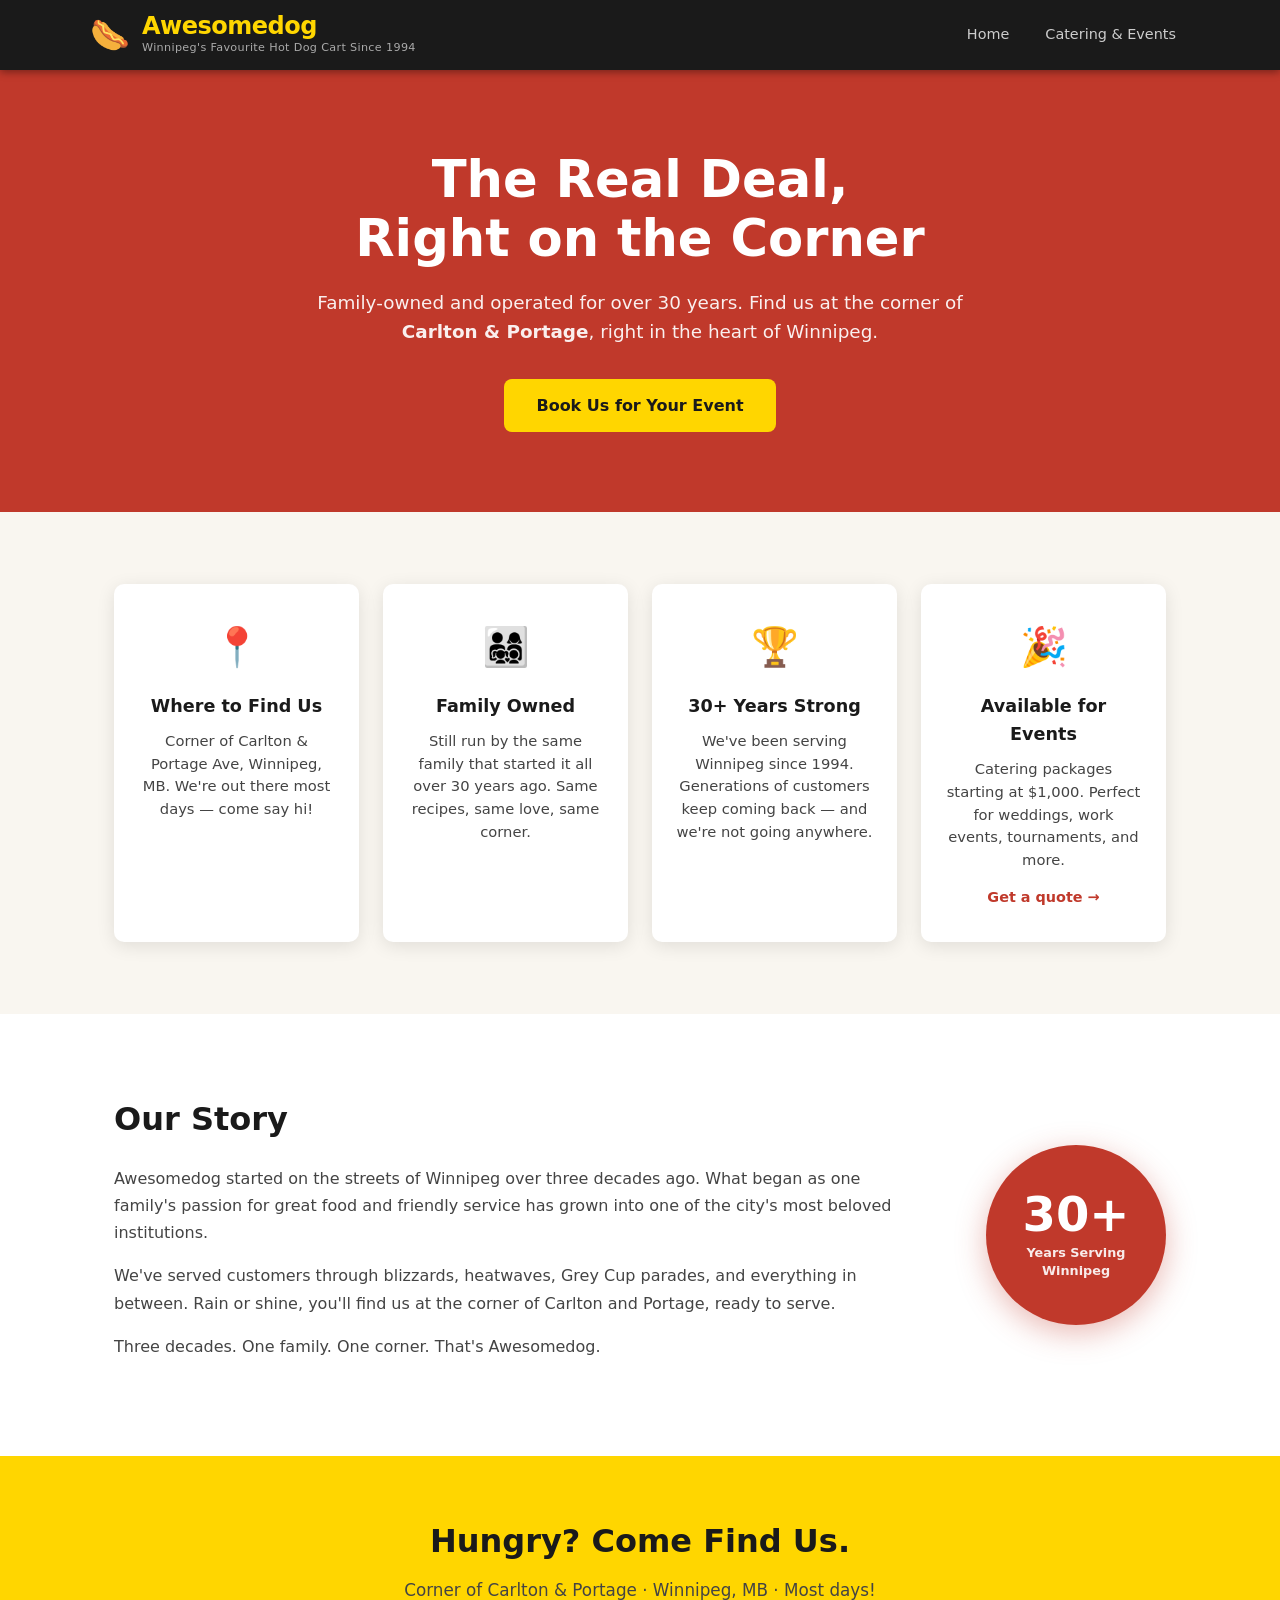
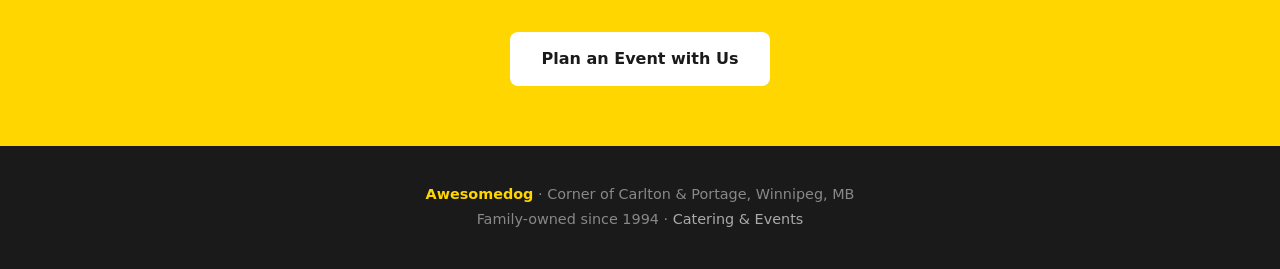
==== index.html @ cf2fb656 "Fix index.html typo and add GitHub Pages deployment workflow - Rename index.hml → index.html (critic" ====
<!DOCTYPE html>
<html lang="en">
<head>
  <meta charset="UTF-8" />
  <meta name="viewport" content="width=device-width, initial-scale=1.0" />
  <title>Awesomedog – Winnipeg's Famous Hot Dog Cart</title>
  <link rel="stylesheet" href="style.css" />
</head>
<body>

  <header>
    <div class="header-inner">
      <div class="logo">
        <span class="logo-icon">🌭</span>
        <div>
          <h1>Awesomedog</h1>
          <p class="tagline">Winnipeg's Favourite Hot Dog Cart Since 1994</p>
        </div>
      </div>
      <nav>
        <a href="index.html">Home</a>
        <a href="catering.html">Catering &amp; Events</a>
      </nav>
    </div>
  </header>

  <section class="hero">
    <div class="hero-inner">
      <h2>The Real Deal,<br>Right on the Corner</h2>
      <p>Family-owned and operated for over 30 years. Find us at the corner of <strong>Carlton &amp; Portage</strong>, right in the heart of Winnipeg.</p>
      <a href="catering.html" class="btn">Book Us for Your Event</a>
    </div>
  </section>

  <section class="features">
    <div class="container">
      <div class="feature-grid">
        <div class="feature-card">
          <div class="feature-icon">📍</div>
          <h3>Where to Find Us</h3>
          <p>Corner of Carlton &amp; Portage Ave, Winnipeg, MB. We're out there most days — come say hi!</p>
        </div>
        <div class="feature-card">
          <div class="feature-icon">👨‍👩‍👧‍👦</div>
          <h3>Family Owned</h3>
          <p>Still run by the same family that started it all over 30 years ago. Same recipes, same love, same corner.</p>
        </div>
        <div class="feature-card">
          <div class="feature-icon">🏆</div>
          <h3>30+ Years Strong</h3>
          <p>We've been serving Winnipeg since 1994. Generations of customers keep coming back — and we're not going anywhere.</p>
        </div>
        <div class="feature-card">
          <div class="feature-icon">🎉</div>
          <h3>Available for Events</h3>
          <p>Catering packages starting at $1,000. Perfect for weddings, work events, tournaments, and more.</p>
          <a href="catering.html" class="card-link">Get a quote →</a>
        </div>
      </div>
    </div>
  </section>

  <section class="story">
    <div class="container story-inner">
      <div class="story-text">
        <h2>Our Story</h2>
        <p>Awesomedog started on the streets of Winnipeg over three decades ago. What began as one family's passion for great food and friendly service has grown into one of the city's most beloved institutions.</p>
        <p>We've served customers through blizzards, heatwaves, Grey Cup parades, and everything in between. Rain or shine, you'll find us at the corner of Carlton and Portage, ready to serve.</p>
        <p>Three decades. One family. One corner. That's Awesomedog.</p>
      </div>
      <div class="story-visual">
        <div class="years-badge">
          <span class="years-number">30+</span>
          <span class="years-label">Years Serving<br>Winnipeg</span>
        </div>
      </div>
    </div>
  </section>

  <section class="cta-banner">
    <div class="container">
      <h2>Hungry? Come Find Us.</h2>
      <p>Corner of Carlton &amp; Portage · Winnipeg, MB · Most days!</p>
      <a href="catering.html" class="btn btn-light">Plan an Event with Us</a>
    </div>
  </section>

  <footer>
    <div class="container">
      <p><strong>Awesomedog</strong> · Corner of Carlton &amp; Portage, Winnipeg, MB</p>
      <p>Family-owned since 1994 · <a href="catering.html">Catering &amp; Events</a></p>
    </div>
  </footer>

</body>
</html>
---- style.css ----
/* ============================================
   Awesomedog – Main Stylesheet
   ============================================ */

*, *::before, *::after {
  box-sizing: border-box;
  margin: 0;
  padding: 0;
}

:root {
  --yellow: #FFD600;
  --yellow-dark: #F5C800;
  --red: #C0392B;
  --red-dark: #A93226;
  --dark: #1A1A1A;
  --mid: #444444;
  --light: #F9F6F0;
  --white: #FFFFFF;
  --radius: 10px;
  --shadow: 0 4px 18px rgba(0,0,0,0.10);
}

body {
  font-family: 'Segoe UI', system-ui, -apple-system, sans-serif;
  color: var(--dark);
  background: var(--white);
  line-height: 1.6;
}

a {
  color: var(--red);
  text-decoration: none;
}

a:hover {
  text-decoration: underline;
}

.container {
  max-width: 1100px;
  margin: 0 auto;
  padding: 0 24px;
}

/* ---- Header ---- */

header {
  background: var(--dark);
  color: var(--white);
  padding: 0 24px;
  position: sticky;
  top: 0;
  z-index: 100;
  box-shadow: 0 2px 8px rgba(0,0,0,0.4);
}

.header-inner {
  max-width: 1100px;
  margin: 0 auto;
  display: flex;
  align-items: center;
  justify-content: space-between;
  height: 70px;
  gap: 16px;
}

.logo {
  display: flex;
  align-items: center;
  gap: 12px;
}

.logo-icon {
  font-size: 2rem;
  line-height: 1;
}

.logo h1 {
  font-size: 1.5rem;
  font-weight: 800;
  color: var(--yellow);
  letter-spacing: -0.5px;
  line-height: 1.1;
}

.logo .tagline {
  font-size: 0.7rem;
  color: #aaa;
  letter-spacing: 0.03em;
}

nav {
  display: flex;
  gap: 8px;
}

nav a {
  color: #ccc;
  font-size: 0.9rem;
  font-weight: 500;
  padding: 6px 14px;
  border-radius: 6px;
  transition: background 0.15s, color 0.15s;
  text-decoration: none;
}

nav a:hover,
nav a.active {
  background: var(--yellow);
  color: var(--dark);
}

/* ---- Hero ---- */

.hero {
  background: var(--red);
  color: var(--white);
  padding: 80px 24px;
  text-align: center;
}

.hero-inner {
  max-width: 680px;
  margin: 0 auto;
}

.hero h2 {
  font-size: clamp(2rem, 5vw, 3.2rem);
  font-weight: 900;
  line-height: 1.15;
  margin-bottom: 20px;
}

.hero p {
  font-size: 1.15rem;
  opacity: 0.92;
  margin-bottom: 32px;
}

/* ---- Page Hero (catering page) ---- */

.page-hero {
  background: var(--dark);
  color: var(--white);
  padding: 60px 24px;
  text-align: center;
}

.page-hero h2 {
  font-size: clamp(1.8rem, 4vw, 2.8rem);
  font-weight: 800;
  margin-bottom: 14px;
  color: var(--yellow);
}

.page-hero p {
  font-size: 1.1rem;
  color: #ccc;
  max-width: 560px;
  margin: 0 auto;
}

/* ---- Buttons ---- */

.btn {
  display: inline-block;
  background: var(--yellow);
  color: var(--dark);
  font-weight: 700;
  font-size: 1rem;
  padding: 14px 32px;
  border-radius: 8px;
  border: none;
  cursor: pointer;
  transition: background 0.15s, transform 0.1s;
  text-decoration: none;
}

.btn:hover {
  background: var(--yellow-dark);
  transform: translateY(-1px);
  text-decoration: none;
}

.btn-light {
  background: var(--white);
  color: var(--dark);
}

.btn-light:hover {
  background: #f0f0f0;
}

/* ---- Feature Cards ---- */

.features {
  padding: 72px 0;
  background: var(--light);
}

.feature-grid {
  display: grid;
  grid-template-columns: repeat(auto-fit, minmax(230px, 1fr));
  gap: 24px;
}

.feature-card {
  background: var(--white);
  border-radius: var(--radius);
  padding: 32px 24px;
  box-shadow: var(--shadow);
  text-align: center;
}

.feature-icon {
  font-size: 2.4rem;
  margin-bottom: 14px;
}

.feature-card h3 {
  font-size: 1.1rem;
  font-weight: 700;
  margin-bottom: 10px;
}

.feature-card p {
  font-size: 0.92rem;
  color: var(--mid);
  line-height: 1.55;
}

.card-link {
  display: inline-block;
  margin-top: 14px;
  font-size: 0.9rem;
  font-weight: 600;
  color: var(--red);
}

/* ---- Story ---- */

.story {
  padding: 80px 24px;
  background: var(--white);
}

.story-inner {
  display: flex;
  align-items: center;
  gap: 60px;
}

.story-text {
  flex: 1;
}

.story-text h2 {
  font-size: 2rem;
  font-weight: 800;
  margin-bottom: 20px;
  color: var(--dark);
}

.story-text p {
  color: var(--mid);
  margin-bottom: 16px;
  font-size: 1rem;
  line-height: 1.7;
}

.story-visual {
  flex-shrink: 0;
}

.years-badge {
  width: 180px;
  height: 180px;
  background: var(--red);
  border-radius: 50%;
  display: flex;
  flex-direction: column;
  align-items: center;
  justify-content: center;
  color: var(--white);
  text-align: center;
  box-shadow: 0 8px 30px rgba(192,57,43,0.35);
}

.years-number {
  font-size: 3rem;
  font-weight: 900;
  line-height: 1;
}

.years-label {
  font-size: 0.8rem;
  font-weight: 600;
  opacity: 0.9;
  margin-top: 6px;
  line-height: 1.4;
}

/* ---- CTA Banner ---- */

.cta-banner {
  background: var(--yellow);
  padding: 60px 24px;
  text-align: center;
}

.cta-banner h2 {
  font-size: 2rem;
  font-weight: 800;
  color: var(--dark);
  margin-bottom: 10px;
}

.cta-banner p {
  color: var(--mid);
  font-size: 1.05rem;
  margin-bottom: 28px;
}

/* ---- Catering Info ---- */

.catering-info {
  padding: 72px 0;
  background: var(--light);
}

.info-grid {
  display: grid;
  grid-template-columns: repeat(auto-fit, minmax(230px, 1fr));
  gap: 24px;
  margin-bottom: 52px;
}

.info-card {
  background: var(--white);
  border-radius: var(--radius);
  padding: 32px 24px;
  box-shadow: var(--shadow);
  text-align: center;
}

.info-icon {
  font-size: 2.4rem;
  margin-bottom: 14px;
}

.info-card h3 {
  font-size: 1.1rem;
  font-weight: 700;
  margin-bottom: 10px;
}

.info-card p {
  font-size: 0.92rem;
  color: var(--mid);
  line-height: 1.55;
}

.pricing-callout {
  background: var(--dark);
  color: var(--white);
  border-radius: var(--radius);
  padding: 40px;
  text-align: center;
  max-width: 600px;
  margin: 0 auto;
}

.pricing-callout h3 {
  font-size: 1.6rem;
  font-weight: 800;
  margin-bottom: 12px;
}

.pricing-callout .price {
  color: var(--yellow);
}

.pricing-callout p {
  color: #bbb;
  font-size: 0.95rem;
}

/* ---- Booking Form ---- */

.booking-form-section {
  padding: 72px 0 80px;
  background: var(--white);
}

.booking-form-section h2 {
  font-size: 2rem;
  font-weight: 800;
  margin-bottom: 8px;
  text-align: center;
}

.form-intro {
  text-align: center;
  color: var(--mid);
  margin-bottom: 40px;
}

.booking-form {
  max-width: 780px;
  margin: 0 auto;
}

fieldset {
  border: 1.5px solid #E5E0D8;
  border-radius: var(--radius);
  padding: 28px 32px 24px;
  margin-bottom: 28px;
}

legend {
  font-weight: 700;
  font-size: 0.95rem;
  color: var(--mid);
  padding: 0 8px;
  text-transform: uppercase;
  letter-spacing: 0.06em;
}

.form-row {
  display: grid;
  grid-template-columns: 1fr 1fr;
  gap: 20px;
}

.form-group {
  display: flex;
  flex-direction: column;
  gap: 6px;
  margin-top: 16px;
}

.form-group.full-width {
  grid-column: 1 / -1;
}

label {
  font-size: 0.88rem;
  font-weight: 600;
  color: var(--dark);
}

.required {
  color: var(--red);
}

input,
select,
textarea {
  font-family: inherit;
  font-size: 0.97rem;
  padding: 10px 14px;
  border: 1.5px solid #D5D0C8;
  border-radius: 7px;
  background: var(--white);
  color: var(--dark);
  transition: border-color 0.15s;
  outline: none;
  width: 100%;
}

input:focus,
select:focus,
textarea:focus {
  border-color: var(--red);
}

textarea {
  resize: vertical;
}

.form-footer {
  display: flex;
  align-items: center;
  justify-content: space-between;
  gap: 20px;
  flex-wrap: wrap;
  max-width: 780px;
  margin: 0 auto;
}

.form-note {
  font-size: 0.88rem;
  color: var(--mid);
  max-width: 400px;
}

.form-footer .btn {
  white-space: nowrap;
}

/* ---- Success State ---- */

.form-success {
  max-width: 500px;
  margin: 0 auto;
  text-align: center;
  padding: 60px 24px;
}

.success-icon {
  font-size: 3.5rem;
  margin-bottom: 20px;
}

.form-success h3 {
  font-size: 1.8rem;
  font-weight: 800;
  margin-bottom: 12px;
}

.form-success p {
  color: var(--mid);
  margin-bottom: 28px;
  font-size: 1rem;
}

/* ---- Footer ---- */

footer {
  background: var(--dark);
  color: #888;
  text-align: center;
  padding: 36px 24px;
  font-size: 0.9rem;
  line-height: 1.8;
}

footer strong {
  color: var(--yellow);
}

footer a {
  color: #aaa;
}

footer a:hover {
  color: var(--yellow);
}

/* ---- Responsive ---- */

@media (max-width: 700px) {
  .header-inner {
    flex-direction: column;
    height: auto;
    padding: 12px 0;
    gap: 8px;
  }

  .logo .tagline {
    display: none;
  }

  .story-inner {
    flex-direction: column;
    gap: 32px;
    text-align: center;
  }

  .form-row {
    grid-template-columns: 1fr;
  }

  .form-footer {
    flex-direction: column;
    align-items: flex-start;
  }

  fieldset {
    padding: 20px 16px;
  }
}
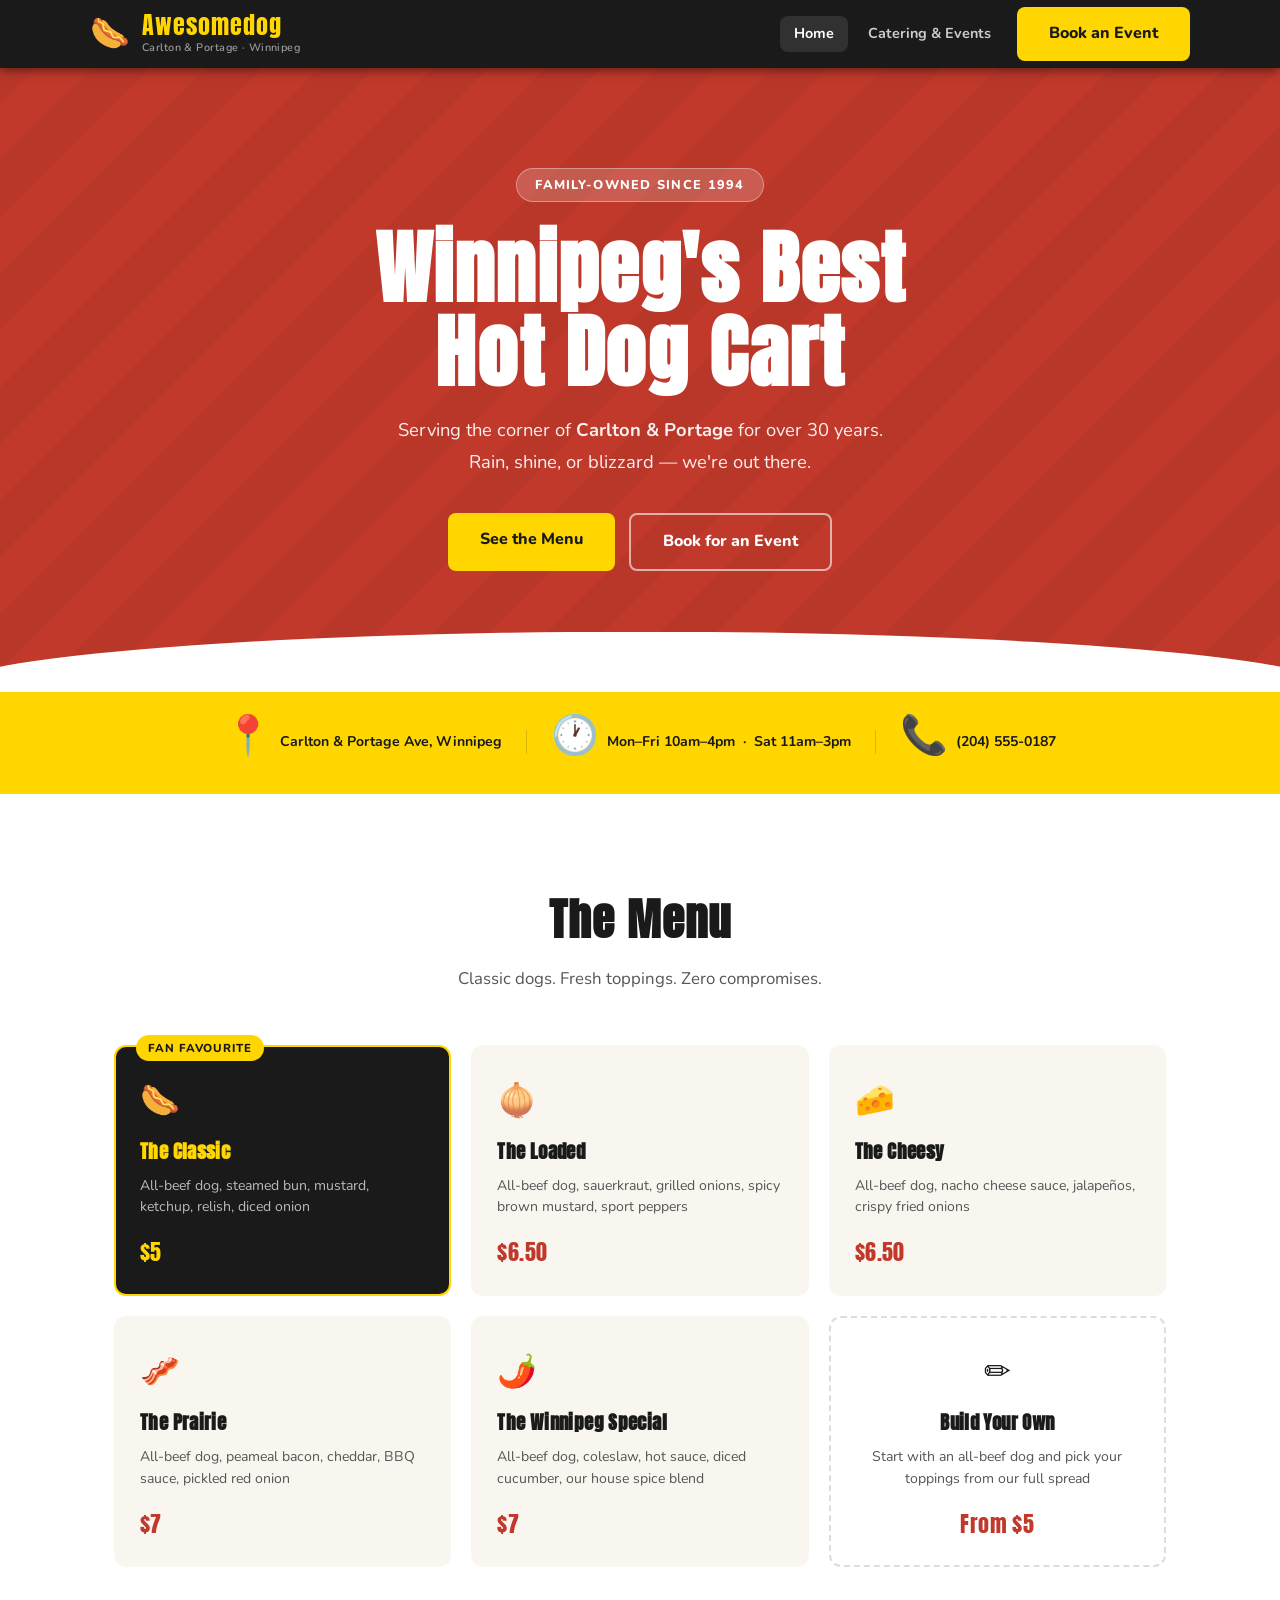
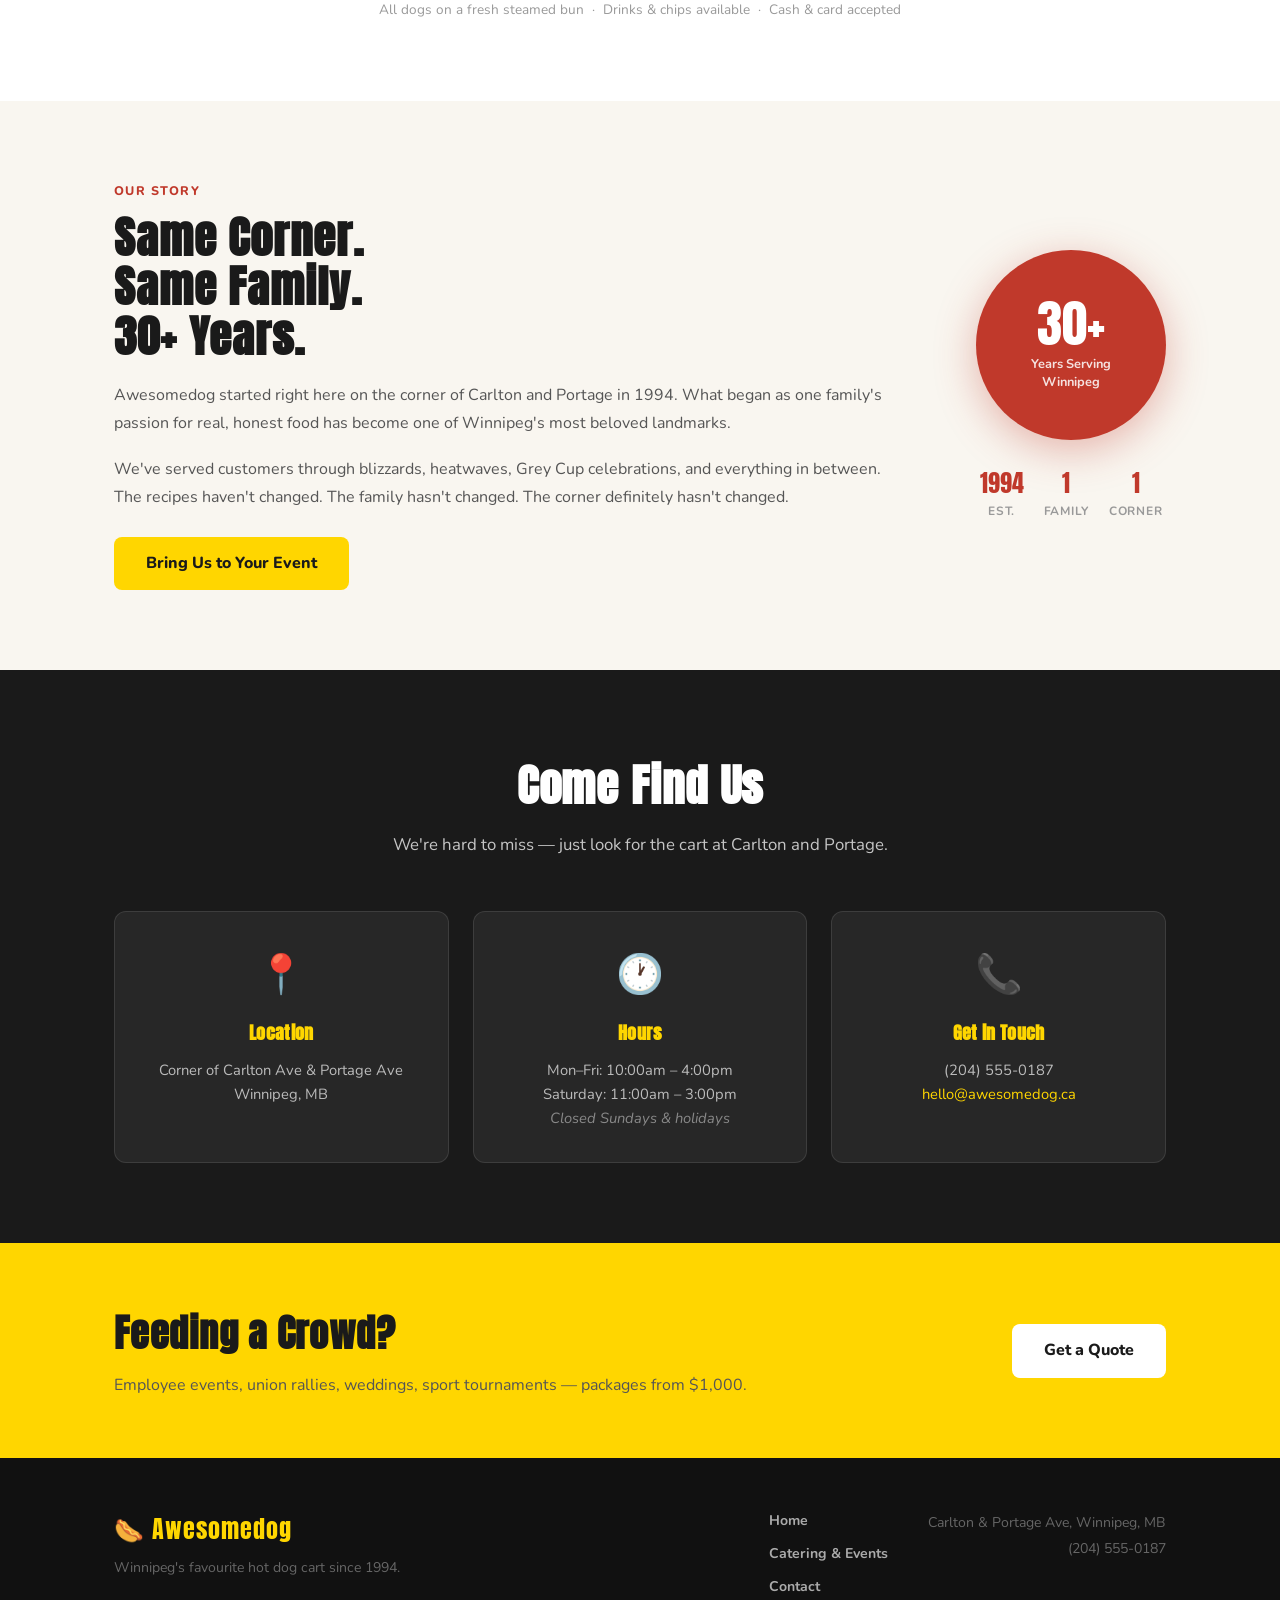
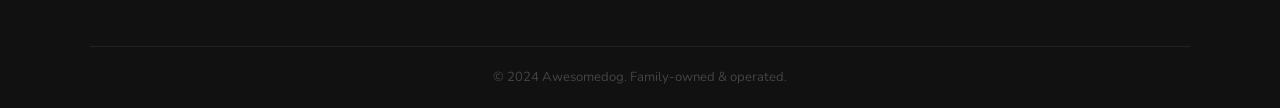
==== commit b0f8b3c4: "Redesign website inspired by hot dog cart industry best practices - Add Google Fonts (Anton display " ====
--- a/index.html
+++ b/index.html
@@ -3,92 +3,204 @@
 <head>
   <meta charset="UTF-8" />
   <meta name="viewport" content="width=device-width, initial-scale=1.0" />
-  <title>Awesomedog – Winnipeg's Famous Hot Dog Cart</title>
+  <title>Awesomedog – Winnipeg's Favourite Hot Dog Cart</title>
+  <link rel="preconnect" href="https://fonts.googleapis.com" />
+  <link rel="preconnect" href="https://fonts.gstatic.com" crossorigin />
+  <link href="https://fonts.googleapis.com/css2?family=Anton&family=Nunito:wght@400;600;700;800&display=swap" rel="stylesheet" />
   <link rel="stylesheet" href="style.css" />
 </head>
 <body>
 
   <header>
     <div class="header-inner">
-      <div class="logo">
+      <a href="index.html" class="logo">
         <span class="logo-icon">🌭</span>
         <div>
-          <h1>Awesomedog</h1>
-          <p class="tagline">Winnipeg's Favourite Hot Dog Cart Since 1994</p>
-        </div>
-      </div>
+          <span class="logo-name">Awesomedog</span>
+          <span class="logo-tag">Carlton &amp; Portage · Winnipeg</span>
+        </div>
+      </a>
       <nav>
-        <a href="index.html">Home</a>
+        <a href="index.html" class="active">Home</a>
         <a href="catering.html">Catering &amp; Events</a>
+        <a href="catering.html" class="btn btn-nav">Book an Event</a>
       </nav>
+      <button class="nav-toggle" aria-label="Toggle menu" onclick="this.closest('header').classList.toggle('open')">&#9776;</button>
     </div>
   </header>
 
+  <!-- Hero -->
   <section class="hero">
     <div class="hero-inner">
-      <h2>The Real Deal,<br>Right on the Corner</h2>
-      <p>Family-owned and operated for over 30 years. Find us at the corner of <strong>Carlton &amp; Portage</strong>, right in the heart of Winnipeg.</p>
-      <a href="catering.html" class="btn">Book Us for Your Event</a>
-    </div>
-  </section>
-
-  <section class="features">
+      <div class="hero-badge">Family-Owned Since 1994</div>
+      <h1>Winnipeg's Best<br>Hot Dog Cart</h1>
+      <p>Serving the corner of <strong>Carlton &amp; Portage</strong> for over 30 years.<br>Rain, shine, or blizzard — we're out there.</p>
+      <div class="hero-actions">
+        <a href="#menu" class="btn">See the Menu</a>
+        <a href="catering.html" class="btn btn-outline">Book for an Event</a>
+      </div>
+    </div>
+  </section>
+
+  <!-- Quick info bar -->
+  <div class="info-bar">
+    <div class="info-bar-inner">
+      <div class="info-item">
+        <span class="info-icon">📍</span>
+        <span>Carlton &amp; Portage Ave, Winnipeg</span>
+      </div>
+      <div class="info-divider"></div>
+      <div class="info-item">
+        <span class="info-icon">🕐</span>
+        <span>Mon–Fri 10am–4pm &nbsp;·&nbsp; Sat 11am–3pm</span>
+      </div>
+      <div class="info-divider"></div>
+      <div class="info-item">
+        <span class="info-icon">📞</span>
+        <span>(204) 555-0187</span>
+      </div>
+    </div>
+  </div>
+
+  <!-- Menu -->
+  <section class="menu-section" id="menu">
     <div class="container">
-      <div class="feature-grid">
-        <div class="feature-card">
-          <div class="feature-icon">📍</div>
-          <h3>Where to Find Us</h3>
-          <p>Corner of Carlton &amp; Portage Ave, Winnipeg, MB. We're out there most days — come say hi!</p>
-        </div>
-        <div class="feature-card">
-          <div class="feature-icon">👨‍👩‍👧‍👦</div>
-          <h3>Family Owned</h3>
-          <p>Still run by the same family that started it all over 30 years ago. Same recipes, same love, same corner.</p>
-        </div>
-        <div class="feature-card">
-          <div class="feature-icon">🏆</div>
-          <h3>30+ Years Strong</h3>
-          <p>We've been serving Winnipeg since 1994. Generations of customers keep coming back — and we're not going anywhere.</p>
-        </div>
-        <div class="feature-card">
-          <div class="feature-icon">🎉</div>
-          <h3>Available for Events</h3>
-          <p>Catering packages starting at $1,000. Perfect for weddings, work events, tournaments, and more.</p>
-          <a href="catering.html" class="card-link">Get a quote →</a>
-        </div>
-      </div>
-    </div>
-  </section>
-
+      <div class="section-header">
+        <h2>The Menu</h2>
+        <p>Classic dogs. Fresh toppings. Zero compromises.</p>
+      </div>
+      <div class="menu-grid">
+        <div class="menu-card featured">
+          <div class="menu-card-label">Fan Favourite</div>
+          <div class="menu-emoji">🌭</div>
+          <h3>The Classic</h3>
+          <p>All-beef dog, steamed bun, mustard, ketchup, relish, diced onion</p>
+          <span class="menu-price">$5</span>
+        </div>
+        <div class="menu-card">
+          <div class="menu-emoji">🧅</div>
+          <h3>The Loaded</h3>
+          <p>All-beef dog, sauerkraut, grilled onions, spicy brown mustard, sport peppers</p>
+          <span class="menu-price">$6.50</span>
+        </div>
+        <div class="menu-card">
+          <div class="menu-emoji">🧀</div>
+          <h3>The Cheesy</h3>
+          <p>All-beef dog, nacho cheese sauce, jalapeños, crispy fried onions</p>
+          <span class="menu-price">$6.50</span>
+        </div>
+        <div class="menu-card">
+          <div class="menu-emoji">🥓</div>
+          <h3>The Prairie</h3>
+          <p>All-beef dog, peameal bacon, cheddar, BBQ sauce, pickled red onion</p>
+          <span class="menu-price">$7</span>
+        </div>
+        <div class="menu-card">
+          <div class="menu-emoji">🌶️</div>
+          <h3>The Winnipeg Special</h3>
+          <p>All-beef dog, coleslaw, hot sauce, diced cucumber, our house spice blend</p>
+          <span class="menu-price">$7</span>
+        </div>
+        <div class="menu-card build">
+          <div class="menu-emoji">✏️</div>
+          <h3>Build Your Own</h3>
+          <p>Start with an all-beef dog and pick your toppings from our full spread</p>
+          <span class="menu-price">From $5</span>
+        </div>
+      </div>
+      <p class="menu-note">All dogs on a fresh steamed bun &nbsp;·&nbsp; Drinks &amp; chips available &nbsp;·&nbsp; Cash &amp; card accepted</p>
+    </div>
+  </section>
+
+  <!-- Story -->
   <section class="story">
     <div class="container story-inner">
       <div class="story-text">
-        <h2>Our Story</h2>
-        <p>Awesomedog started on the streets of Winnipeg over three decades ago. What began as one family's passion for great food and friendly service has grown into one of the city's most beloved institutions.</p>
-        <p>We've served customers through blizzards, heatwaves, Grey Cup parades, and everything in between. Rain or shine, you'll find us at the corner of Carlton and Portage, ready to serve.</p>
-        <p>Three decades. One family. One corner. That's Awesomedog.</p>
+        <div class="section-eyebrow">Our Story</div>
+        <h2>Same Corner.<br>Same Family.<br>30+ Years.</h2>
+        <p>Awesomedog started right here on the corner of Carlton and Portage in 1994. What began as one family's passion for real, honest food has become one of Winnipeg's most beloved landmarks.</p>
+        <p>We've served customers through blizzards, heatwaves, Grey Cup celebrations, and everything in between. The recipes haven't changed. The family hasn't changed. The corner definitely hasn't changed.</p>
+        <a href="catering.html" class="btn">Bring Us to Your Event</a>
       </div>
       <div class="story-visual">
         <div class="years-badge">
           <span class="years-number">30+</span>
           <span class="years-label">Years Serving<br>Winnipeg</span>
         </div>
-      </div>
-    </div>
-  </section>
-
-  <section class="cta-banner">
+        <div class="story-stats">
+          <div class="stat">
+            <span class="stat-num">1994</span>
+            <span class="stat-label">Est.</span>
+          </div>
+          <div class="stat">
+            <span class="stat-num">1</span>
+            <span class="stat-label">Family</span>
+          </div>
+          <div class="stat">
+            <span class="stat-num">1</span>
+            <span class="stat-label">Corner</span>
+          </div>
+        </div>
+      </div>
+    </div>
+  </section>
+
+  <!-- Find Us -->
+  <section class="find-us">
     <div class="container">
-      <h2>Hungry? Come Find Us.</h2>
-      <p>Corner of Carlton &amp; Portage · Winnipeg, MB · Most days!</p>
-      <a href="catering.html" class="btn btn-light">Plan an Event with Us</a>
+      <div class="section-header light">
+        <h2>Come Find Us</h2>
+        <p>We're hard to miss — just look for the cart at Carlton and Portage.</p>
+      </div>
+      <div class="find-grid">
+        <div class="find-card">
+          <div class="find-icon">📍</div>
+          <h3>Location</h3>
+          <p>Corner of Carlton Ave &amp; Portage Ave<br>Winnipeg, MB</p>
+        </div>
+        <div class="find-card">
+          <div class="find-icon">🕐</div>
+          <h3>Hours</h3>
+          <p>Mon–Fri: 10:00am – 4:00pm<br>Saturday: 11:00am – 3:00pm<br><em>Closed Sundays &amp; holidays</em></p>
+        </div>
+        <div class="find-card">
+          <div class="find-icon">📞</div>
+          <h3>Get in Touch</h3>
+          <p>(204) 555-0187<br><a href="mailto:hello@awesomedog.ca">hello@awesomedog.ca</a></p>
+        </div>
+      </div>
+    </div>
+  </section>
+
+  <!-- Events CTA strip -->
+  <section class="events-cta">
+    <div class="container events-cta-inner">
+      <div>
+        <h2>Feeding a Crowd?</h2>
+        <p>Employee events, union rallies, weddings, sport tournaments — packages from $1,000.</p>
+      </div>
+      <a href="catering.html" class="btn btn-light">Get a Quote</a>
     </div>
   </section>
 
   <footer>
-    <div class="container">
-      <p><strong>Awesomedog</strong> · Corner of Carlton &amp; Portage, Winnipeg, MB</p>
-      <p>Family-owned since 1994 · <a href="catering.html">Catering &amp; Events</a></p>
+    <div class="container footer-inner">
+      <div class="footer-brand">
+        <span class="footer-logo">🌭 Awesomedog</span>
+        <p>Winnipeg's favourite hot dog cart since 1994.</p>
+      </div>
+      <div class="footer-links">
+        <a href="index.html">Home</a>
+        <a href="catering.html">Catering &amp; Events</a>
+        <a href="mailto:hello@awesomedog.ca">Contact</a>
+      </div>
+      <div class="footer-contact">
+        <p>Carlton &amp; Portage Ave, Winnipeg, MB</p>
+        <p>(204) 555-0187</p>
+      </div>
+    </div>
+    <div class="footer-bottom">
+      <p>&copy; 2024 Awesomedog. Family-owned &amp; operated.</p>
     </div>
   </footer>
 
--- a/style.css
+++ b/style.css
@@ -1,5 +1,5 @@
 /* ============================================
-   Awesomedog – Main Stylesheet
+   Awesomedog – Stylesheet
    ============================================ */
 
 *, *::before, *::after {
@@ -11,21 +11,28 @@
 :root {
   --yellow: #FFD600;
   --yellow-dark: #F5C800;
+  --yellow-light: #FFF8CC;
   --red: #C0392B;
   --red-dark: #A93226;
   --dark: #1A1A1A;
-  --mid: #444444;
+  --mid: #555555;
   --light: #F9F6F0;
   --white: #FFFFFF;
-  --radius: 10px;
-  --shadow: 0 4px 18px rgba(0,0,0,0.10);
+  --radius: 12px;
+  --shadow: 0 4px 20px rgba(0,0,0,0.10);
+  --shadow-hover: 0 8px 32px rgba(0,0,0,0.15);
 }
 
 body {
-  font-family: 'Segoe UI', system-ui, -apple-system, sans-serif;
+  font-family: 'Nunito', 'Segoe UI', system-ui, sans-serif;
   color: var(--dark);
   background: var(--white);
   line-height: 1.6;
+}
+
+h1, h2, h3 {
+  font-family: 'Anton', 'Segoe UI', system-ui, sans-serif;
+  letter-spacing: 0.02em;
 }
 
 a {
@@ -43,6 +50,42 @@
   padding: 0 24px;
 }
 
+/* ---- Section Headers ---- */
+
+.section-header {
+  text-align: center;
+  margin-bottom: 52px;
+}
+
+.section-header h2 {
+  font-size: clamp(2rem, 4vw, 2.8rem);
+  color: var(--dark);
+  margin-bottom: 10px;
+}
+
+.section-header p {
+  font-size: 1.05rem;
+  color: var(--mid);
+}
+
+.section-header.light h2 {
+  color: var(--white);
+}
+
+.section-header.light p {
+  color: rgba(255,255,255,0.75);
+}
+
+.section-eyebrow {
+  font-family: 'Nunito', sans-serif;
+  font-size: 0.78rem;
+  font-weight: 800;
+  text-transform: uppercase;
+  letter-spacing: 0.12em;
+  color: var(--red);
+  margin-bottom: 12px;
+}
+
 /* ---- Header ---- */
 
 header {
@@ -52,7 +95,7 @@
   position: sticky;
   top: 0;
   z-index: 100;
-  box-shadow: 0 2px 8px rgba(0,0,0,0.4);
+  box-shadow: 0 2px 10px rgba(0,0,0,0.5);
 }
 
 .header-inner {
@@ -61,7 +104,7 @@
   display: flex;
   align-items: center;
   justify-content: space-between;
-  height: 70px;
+  height: 68px;
   gap: 16px;
 }
 
@@ -69,6 +112,7 @@
   display: flex;
   align-items: center;
   gap: 12px;
+  text-decoration: none;
 }
 
 .logo-icon {
@@ -76,82 +120,221 @@
   line-height: 1;
 }
 
-.logo h1 {
+.logo-name {
+  display: block;
+  font-family: 'Anton', sans-serif;
   font-size: 1.5rem;
-  font-weight: 800;
   color: var(--yellow);
-  letter-spacing: -0.5px;
+  letter-spacing: 0.04em;
   line-height: 1.1;
 }
 
-.logo .tagline {
-  font-size: 0.7rem;
-  color: #aaa;
-  letter-spacing: 0.03em;
+.logo-tag {
+  display: block;
+  font-size: 0.68rem;
+  color: #999;
+  letter-spacing: 0.04em;
+  font-weight: 600;
 }
 
 nav {
   display: flex;
-  gap: 8px;
+  align-items: center;
+  gap: 6px;
 }
 
 nav a {
   color: #ccc;
   font-size: 0.9rem;
-  font-weight: 500;
+  font-weight: 700;
   padding: 6px 14px;
-  border-radius: 6px;
+  border-radius: 8px;
   transition: background 0.15s, color 0.15s;
   text-decoration: none;
 }
 
 nav a:hover,
 nav a.active {
+  background: rgba(255,255,255,0.1);
+  color: var(--white);
+}
+
+.btn-nav {
+  background: var(--yellow) !important;
+  color: var(--dark) !important;
+  font-weight: 800 !important;
+  margin-left: 6px;
+}
+
+.btn-nav:hover {
+  background: var(--yellow-dark) !important;
+}
+
+.nav-toggle {
+  display: none;
+  background: none;
+  border: none;
+  color: var(--white);
+  font-size: 1.5rem;
+  cursor: pointer;
+  padding: 6px;
+}
+
+/* ---- Buttons ---- */
+
+.btn {
+  display: inline-block;
   background: var(--yellow);
   color: var(--dark);
+  font-family: 'Nunito', sans-serif;
+  font-weight: 800;
+  font-size: 1rem;
+  padding: 14px 32px;
+  border-radius: 8px;
+  border: none;
+  cursor: pointer;
+  transition: background 0.15s, transform 0.1s, box-shadow 0.15s;
+  text-decoration: none;
+}
+
+.btn:hover {
+  background: var(--yellow-dark);
+  transform: translateY(-2px);
+  box-shadow: 0 6px 20px rgba(0,0,0,0.15);
+  text-decoration: none;
+}
+
+.btn-outline {
+  background: transparent;
+  color: var(--white);
+  border: 2.5px solid rgba(255,255,255,0.6);
+}
+
+.btn-outline:hover {
+  background: rgba(255,255,255,0.12);
+  border-color: var(--white);
+  box-shadow: none;
+}
+
+.btn-light {
+  background: var(--white);
+  color: var(--dark);
+}
+
+.btn-light:hover {
+  background: #f0f0f0;
 }
 
 /* ---- Hero ---- */
 
 .hero {
   background: var(--red);
-  color: var(--white);
-  padding: 80px 24px;
-  text-align: center;
+  background-image:
+    repeating-linear-gradient(
+      -45deg,
+      transparent,
+      transparent 40px,
+      rgba(0,0,0,0.04) 40px,
+      rgba(0,0,0,0.04) 80px
+    );
+  color: var(--white);
+  padding: 100px 24px 120px;
+  text-align: center;
+  position: relative;
+}
+
+.hero::after {
+  content: '';
+  position: absolute;
+  bottom: -1px;
+  left: 0;
+  right: 0;
+  height: 60px;
+  background: var(--white);
+  clip-path: ellipse(55% 100% at 50% 100%);
 }
 
 .hero-inner {
-  max-width: 680px;
+  max-width: 700px;
   margin: 0 auto;
-}
-
-.hero h2 {
-  font-size: clamp(2rem, 5vw, 3.2rem);
-  font-weight: 900;
-  line-height: 1.15;
+  position: relative;
+  z-index: 1;
+}
+
+.hero-badge {
+  display: inline-block;
+  background: rgba(255,255,255,0.18);
+  border: 1.5px solid rgba(255,255,255,0.35);
+  color: var(--white);
+  font-size: 0.8rem;
+  font-weight: 800;
+  letter-spacing: 0.1em;
+  text-transform: uppercase;
+  padding: 6px 18px;
+  border-radius: 100px;
+  margin-bottom: 24px;
+}
+
+.hero h1 {
+  font-size: clamp(2.8rem, 7vw, 5rem);
+  line-height: 1.05;
   margin-bottom: 20px;
+  color: var(--white);
 }
 
 .hero p {
   font-size: 1.15rem;
   opacity: 0.92;
-  margin-bottom: 32px;
-}
-
-/* ---- Page Hero (catering page) ---- */
+  margin-bottom: 36px;
+  line-height: 1.7;
+}
+
+.hero-actions {
+  display: flex;
+  gap: 14px;
+  justify-content: center;
+  flex-wrap: wrap;
+}
+
+/* ---- Page Hero (catering) ---- */
 
 .page-hero {
   background: var(--dark);
-  color: var(--white);
-  padding: 60px 24px;
-  text-align: center;
-}
-
-.page-hero h2 {
-  font-size: clamp(1.8rem, 4vw, 2.8rem);
-  font-weight: 800;
-  margin-bottom: 14px;
+  background-image:
+    repeating-linear-gradient(
+      45deg,
+      transparent,
+      transparent 40px,
+      rgba(255,255,255,0.02) 40px,
+      rgba(255,255,255,0.02) 80px
+    );
+  color: var(--white);
+  padding: 80px 24px 100px;
+  text-align: center;
+  position: relative;
+}
+
+.page-hero::after {
+  content: '';
+  position: absolute;
+  bottom: -1px;
+  left: 0;
+  right: 0;
+  height: 50px;
+  background: var(--light);
+  clip-path: ellipse(55% 100% at 50% 100%);
+}
+
+.page-hero .hero-badge {
+  background: rgba(255,214,0,0.15);
+  border-color: rgba(255,214,0,0.35);
   color: var(--yellow);
+}
+
+.page-hero h1 {
+  font-size: clamp(2.4rem, 6vw, 4rem);
+  color: var(--yellow);
+  margin-bottom: 16px;
 }
 
 .page-hero p {
@@ -159,96 +342,162 @@
   color: #ccc;
   max-width: 560px;
   margin: 0 auto;
-}
-
-/* ---- Buttons ---- */
-
-.btn {
-  display: inline-block;
+  line-height: 1.7;
+}
+
+/* ---- Info Bar ---- */
+
+.info-bar {
+  background: var(--yellow);
+  padding: 0;
+}
+
+.info-bar-inner {
+  max-width: 1100px;
+  margin: 0 auto;
+  padding: 0 24px;
+  display: flex;
+  align-items: center;
+  justify-content: center;
+  gap: 0;
+  flex-wrap: wrap;
+}
+
+.info-item {
+  display: flex;
+  align-items: center;
+  gap: 8px;
+  font-size: 0.88rem;
+  font-weight: 700;
+  color: var(--dark);
+  padding: 14px 24px;
+}
+
+.info-icon {
+  font-size: 1rem;
+}
+
+.info-divider {
+  width: 1px;
+  height: 24px;
+  background: rgba(0,0,0,0.15);
+}
+
+/* ---- Menu ---- */
+
+.menu-section {
+  padding: 90px 0 80px;
+  background: var(--white);
+}
+
+.menu-grid {
+  display: grid;
+  grid-template-columns: repeat(auto-fit, minmax(280px, 1fr));
+  gap: 20px;
+  margin-bottom: 32px;
+}
+
+.menu-card {
+  background: var(--light);
+  border-radius: var(--radius);
+  padding: 28px 24px 24px;
+  display: flex;
+  flex-direction: column;
+  position: relative;
+  transition: transform 0.15s, box-shadow 0.15s;
+  border: 2px solid transparent;
+}
+
+.menu-card:hover {
+  transform: translateY(-3px);
+  box-shadow: var(--shadow-hover);
+  border-color: var(--yellow);
+}
+
+.menu-card.featured {
+  background: var(--dark);
+  color: var(--white);
+  border-color: var(--yellow);
+}
+
+.menu-card.featured p {
+  color: #bbb;
+}
+
+.menu-card.build {
+  border: 2.5px dashed #ddd;
+  background: var(--white);
+  align-items: center;
+  text-align: center;
+  justify-content: center;
+}
+
+.menu-card-label {
+  position: absolute;
+  top: -12px;
+  left: 20px;
   background: var(--yellow);
   color: var(--dark);
-  font-weight: 700;
-  font-size: 1rem;
-  padding: 14px 32px;
-  border-radius: 8px;
-  border: none;
-  cursor: pointer;
-  transition: background 0.15s, transform 0.1s;
-  text-decoration: none;
-}
-
-.btn:hover {
-  background: var(--yellow-dark);
-  transform: translateY(-1px);
-  text-decoration: none;
-}
-
-.btn-light {
-  background: var(--white);
-  color: var(--dark);
-}
-
-.btn-light:hover {
-  background: #f0f0f0;
-}
-
-/* ---- Feature Cards ---- */
-
-.features {
-  padding: 72px 0;
-  background: var(--light);
-}
-
-.feature-grid {
-  display: grid;
-  grid-template-columns: repeat(auto-fit, minmax(230px, 1fr));
-  gap: 24px;
-}
-
-.feature-card {
-  background: var(--white);
-  border-radius: var(--radius);
-  padding: 32px 24px;
-  box-shadow: var(--shadow);
-  text-align: center;
-}
-
-.feature-icon {
-  font-size: 2.4rem;
-  margin-bottom: 14px;
-}
-
-.feature-card h3 {
-  font-size: 1.1rem;
-  font-weight: 700;
+  font-size: 0.72rem;
+  font-weight: 800;
+  letter-spacing: 0.08em;
+  text-transform: uppercase;
+  padding: 4px 12px;
+  border-radius: 100px;
+}
+
+.menu-emoji {
+  font-size: 2rem;
   margin-bottom: 10px;
 }
 
-.feature-card p {
-  font-size: 0.92rem;
+.menu-card h3 {
+  font-size: 1.2rem;
+  margin-bottom: 8px;
+}
+
+.menu-card.featured h3 {
+  color: var(--yellow);
+}
+
+.menu-card p {
+  font-size: 0.88rem;
   color: var(--mid);
   line-height: 1.55;
-}
-
-.card-link {
+  flex: 1;
+}
+
+.menu-price {
   display: inline-block;
-  margin-top: 14px;
-  font-size: 0.9rem;
-  font-weight: 600;
+  margin-top: 16px;
+  font-family: 'Anton', sans-serif;
+  font-size: 1.4rem;
   color: var(--red);
+  letter-spacing: 0.02em;
+}
+
+.menu-card.featured .menu-price {
+  color: var(--yellow);
+}
+
+.menu-note {
+  text-align: center;
+  font-size: 0.85rem;
+  color: #999;
+  margin-top: 8px;
 }
 
 /* ---- Story ---- */
 
 .story {
   padding: 80px 24px;
-  background: var(--white);
+  background: var(--light);
 }
 
 .story-inner {
   display: flex;
   align-items: center;
-  gap: 60px;
+  gap: 72px;
 }
 
 .story-text {
@@ -256,26 +505,34 @@
 }
 
 .story-text h2 {
-  font-size: 2rem;
-  font-weight: 800;
+  font-size: clamp(2rem, 4vw, 2.8rem);
+  line-height: 1.1;
   margin-bottom: 20px;
   color: var(--dark);
 }
 
 .story-text p {
   color: var(--mid);
-  margin-bottom: 16px;
+  margin-bottom: 18px;
   font-size: 1rem;
-  line-height: 1.7;
+  line-height: 1.75;
+}
+
+.story-text .btn {
+  margin-top: 8px;
 }
 
 .story-visual {
   flex-shrink: 0;
+  display: flex;
+  flex-direction: column;
+  align-items: center;
+  gap: 24px;
 }
 
 .years-badge {
-  width: 180px;
-  height: 180px;
+  width: 190px;
+  height: 190px;
   background: var(--red);
   border-radius: 50%;
   display: flex;
@@ -284,55 +541,136 @@
   justify-content: center;
   color: var(--white);
   text-align: center;
-  box-shadow: 0 8px 30px rgba(192,57,43,0.35);
+  box-shadow: 0 10px 40px rgba(192,57,43,0.35);
 }
 
 .years-number {
-  font-size: 3rem;
-  font-weight: 900;
+  font-family: 'Anton', sans-serif;
+  font-size: 3.2rem;
   line-height: 1;
 }
 
 .years-label {
   font-size: 0.8rem;
-  font-weight: 600;
-  opacity: 0.9;
+  font-weight: 700;
+  opacity: 0.85;
   margin-top: 6px;
   line-height: 1.4;
 }
 
-/* ---- CTA Banner ---- */
-
-.cta-banner {
+.story-stats {
+  display: flex;
+  gap: 20px;
+}
+
+.stat {
+  text-align: center;
+}
+
+.stat-num {
+  display: block;
+  font-family: 'Anton', sans-serif;
+  font-size: 1.5rem;
+  color: var(--red);
+}
+
+.stat-label {
+  display: block;
+  font-size: 0.75rem;
+  font-weight: 700;
+  color: #999;
+  text-transform: uppercase;
+  letter-spacing: 0.06em;
+}
+
+/* ---- Find Us ---- */
+
+.find-us {
+  background: var(--dark);
+  padding: 80px 24px;
+}
+
+.find-grid {
+  display: grid;
+  grid-template-columns: repeat(auto-fit, minmax(240px, 1fr));
+  gap: 24px;
+}
+
+.find-card {
+  background: rgba(255,255,255,0.06);
+  border: 1px solid rgba(255,255,255,0.1);
+  border-radius: var(--radius);
+  padding: 32px 24px;
+  text-align: center;
+  color: var(--white);
+}
+
+.find-icon {
+  font-size: 2.4rem;
+  margin-bottom: 14px;
+}
+
+.find-card h3 {
+  font-size: 1.1rem;
+  color: var(--yellow);
+  margin-bottom: 10px;
+}
+
+.find-card p {
+  font-size: 0.92rem;
+  color: #bbb;
+  line-height: 1.65;
+}
+
+.find-card em {
+  color: #888;
+}
+
+.find-card a {
+  color: var(--yellow);
+}
+
+.find-card a:hover {
+  color: var(--white);
+}
+
+/* ---- Events CTA ---- */
+
+.events-cta {
   background: var(--yellow);
   padding: 60px 24px;
-  text-align: center;
-}
-
-.cta-banner h2 {
-  font-size: 2rem;
-  font-weight: 800;
+}
+
+.events-cta-inner {
+  display: flex;
+  align-items: center;
+  justify-content: space-between;
+  gap: 32px;
+  flex-wrap: wrap;
+}
+
+.events-cta h2 {
+  font-size: clamp(1.8rem, 3vw, 2.4rem);
   color: var(--dark);
-  margin-bottom: 10px;
-}
-
-.cta-banner p {
+  margin-bottom: 8px;
+}
+
+.events-cta p {
   color: var(--mid);
-  font-size: 1.05rem;
-  margin-bottom: 28px;
+  font-size: 1rem;
 }
 
 /* ---- Catering Info ---- */
 
 .catering-info {
-  padding: 72px 0;
+  padding: 80px 0 72px;
   background: var(--light);
 }
 
 .info-grid {
   display: grid;
   grid-template-columns: repeat(auto-fit, minmax(230px, 1fr));
-  gap: 24px;
+  gap: 20px;
   margin-bottom: 52px;
 }
 
@@ -342,6 +680,12 @@
   padding: 32px 24px;
   box-shadow: var(--shadow);
   text-align: center;
+  transition: transform 0.15s, box-shadow 0.15s;
+}
+
+.info-card:hover {
+  transform: translateY(-3px);
+  box-shadow: var(--shadow-hover);
 }
 
 .info-icon {
@@ -350,31 +694,34 @@
 }
 
 .info-card h3 {
-  font-size: 1.1rem;
-  font-weight: 700;
+  font-size: 1.15rem;
   margin-bottom: 10px;
 }
 
 .info-card p {
-  font-size: 0.92rem;
+  font-size: 0.9rem;
   color: var(--mid);
-  line-height: 1.55;
+  line-height: 1.6;
 }
 
 .pricing-callout {
   background: var(--dark);
   color: var(--white);
   border-radius: var(--radius);
-  padding: 40px;
-  text-align: center;
-  max-width: 600px;
+  padding: 48px 40px;
+  text-align: center;
+  max-width: 640px;
   margin: 0 auto;
 }
 
+.pricing-icon {
+  font-size: 2.8rem;
+  margin-bottom: 12px;
+}
+
 .pricing-callout h3 {
-  font-size: 1.6rem;
-  font-weight: 800;
-  margin-bottom: 12px;
+  font-size: 1.8rem;
+  margin-bottom: 14px;
 }
 
 .pricing-callout .price {
@@ -384,26 +731,14 @@
 .pricing-callout p {
   color: #bbb;
   font-size: 0.95rem;
+  line-height: 1.65;
 }
 
 /* ---- Booking Form ---- */
 
 .booking-form-section {
-  padding: 72px 0 80px;
+  padding: 80px 0 90px;
   background: var(--white);
-}
-
-.booking-form-section h2 {
-  font-size: 2rem;
-  font-weight: 800;
-  margin-bottom: 8px;
-  text-align: center;
-}
-
-.form-intro {
-  text-align: center;
-  color: var(--mid);
-  margin-bottom: 40px;
 }
 
 .booking-form {
@@ -412,19 +747,20 @@
 }
 
 fieldset {
-  border: 1.5px solid #E5E0D8;
+  border: 2px solid #EAE5DD;
   border-radius: var(--radius);
   padding: 28px 32px 24px;
   margin-bottom: 28px;
 }
 
 legend {
-  font-weight: 700;
-  font-size: 0.95rem;
+  font-family: 'Nunito', sans-serif;
+  font-weight: 800;
+  font-size: 0.82rem;
   color: var(--mid);
   padding: 0 8px;
   text-transform: uppercase;
-  letter-spacing: 0.06em;
+  letter-spacing: 0.08em;
 }
 
 .form-row {
@@ -437,7 +773,7 @@
   display: flex;
   flex-direction: column;
   gap: 6px;
-  margin-top: 16px;
+  margin-top: 18px;
 }
 
 .form-group.full-width {
@@ -445,8 +781,8 @@
 }
 
 label {
-  font-size: 0.88rem;
-  font-weight: 600;
+  font-size: 0.85rem;
+  font-weight: 700;
   color: var(--dark);
 }
 
@@ -457,14 +793,14 @@
 input,
 select,
 textarea {
-  font-family: inherit;
+  font-family: 'Nunito', inherit;
   font-size: 0.97rem;
-  padding: 10px 14px;
-  border: 1.5px solid #D5D0C8;
-  border-radius: 7px;
+  padding: 11px 14px;
+  border: 2px solid #DDD8D0;
+  border-radius: 8px;
   background: var(--white);
   color: var(--dark);
-  transition: border-color 0.15s;
+  transition: border-color 0.15s, box-shadow 0.15s;
   outline: none;
   width: 100%;
 }
@@ -473,6 +809,7 @@
 select:focus,
 textarea:focus {
   border-color: var(--red);
+  box-shadow: 0 0 0 3px rgba(192,57,43,0.1);
 }
 
 textarea {
@@ -487,16 +824,14 @@
   flex-wrap: wrap;
   max-width: 780px;
   margin: 0 auto;
+  padding-top: 8px;
 }
 
 .form-note {
   font-size: 0.88rem;
   color: var(--mid);
   max-width: 400px;
-}
-
-.form-footer .btn {
-  white-space: nowrap;
+  line-height: 1.5;
 }
 
 /* ---- Success State ---- */
@@ -514,8 +849,7 @@
 }
 
 .form-success h3 {
-  font-size: 1.8rem;
-  font-weight: 800;
+  font-size: 2rem;
   margin-bottom: 12px;
 }
 
@@ -523,49 +857,138 @@
   color: var(--mid);
   margin-bottom: 28px;
   font-size: 1rem;
+  line-height: 1.65;
 }
 
 /* ---- Footer ---- */
 
 footer {
-  background: var(--dark);
+  background: #111;
   color: #888;
-  text-align: center;
-  padding: 36px 24px;
+  padding: 52px 24px 0;
   font-size: 0.9rem;
+}
+
+.footer-inner {
+  display: grid;
+  grid-template-columns: 1fr auto auto;
+  gap: 40px;
+  align-items: start;
+  padding-bottom: 48px;
+  border-bottom: 1px solid #222;
+}
+
+.footer-brand .footer-logo {
+  display: block;
+  font-family: 'Anton', sans-serif;
+  font-size: 1.5rem;
+  color: var(--yellow);
+  letter-spacing: 0.04em;
+  margin-bottom: 8px;
+}
+
+.footer-brand p {
+  color: #666;
+  font-size: 0.88rem;
+  line-height: 1.6;
+}
+
+.footer-links {
+  display: flex;
+  flex-direction: column;
+  gap: 10px;
+}
+
+.footer-links a {
+  color: #aaa;
+  font-weight: 700;
+  font-size: 0.88rem;
+}
+
+.footer-links a:hover {
+  color: var(--yellow);
+  text-decoration: none;
+}
+
+.footer-contact {
+  color: #666;
+  font-size: 0.88rem;
   line-height: 1.8;
-}
-
-footer strong {
-  color: var(--yellow);
-}
-
-footer a {
-  color: #aaa;
-}
-
-footer a:hover {
-  color: var(--yellow);
+  text-align: right;
+}
+
+.footer-bottom {
+  text-align: center;
+  padding: 20px;
+  color: #444;
+  font-size: 0.82rem;
 }
 
 /* ---- Responsive ---- */
 
-@media (max-width: 700px) {
+@media (max-width: 768px) {
   .header-inner {
-    flex-direction: column;
+    flex-wrap: wrap;
     height: auto;
     padding: 12px 0;
-    gap: 8px;
-  }
-
-  .logo .tagline {
+  }
+
+  nav {
+    display: none;
+    width: 100%;
+    flex-direction: column;
+    gap: 4px;
+    padding-bottom: 12px;
+  }
+
+  header.open nav {
+    display: flex;
+  }
+
+  nav a, .btn-nav {
+    width: 100%;
+    text-align: center;
+    margin: 0 !important;
+  }
+
+  .nav-toggle {
+    display: block;
+  }
+
+  .logo-tag {
+    display: none;
+  }
+
+  .hero {
+    padding: 72px 24px 100px;
+  }
+
+  .info-bar-inner {
+    flex-direction: column;
+    gap: 0;
+    padding: 0;
+  }
+
+  .info-item {
+    padding: 10px 24px;
+    width: 100%;
+    justify-content: center;
+    border-bottom: 1px solid rgba(0,0,0,0.1);
+  }
+
+  .info-divider {
     display: none;
   }
 
   .story-inner {
     flex-direction: column;
-    gap: 32px;
+    gap: 40px;
     text-align: center;
+  }
+
+  .story-visual {
+    width: 100%;
+    align-items: center;
   }
 
   .form-row {
@@ -580,4 +1003,28 @@
   fieldset {
     padding: 20px 16px;
   }
-}
+
+  .footer-inner {
+    grid-template-columns: 1fr;
+    gap: 28px;
+  }
+
+  .footer-contact {
+    text-align: left;
+  }
+
+  .events-cta-inner {
+    flex-direction: column;
+    text-align: center;
+  }
+}
+
+@media (max-width: 480px) {
+  .menu-grid {
+    grid-template-columns: 1fr;
+  }
+
+  .find-grid {
+    grid-template-columns: 1fr;
+  }
+}
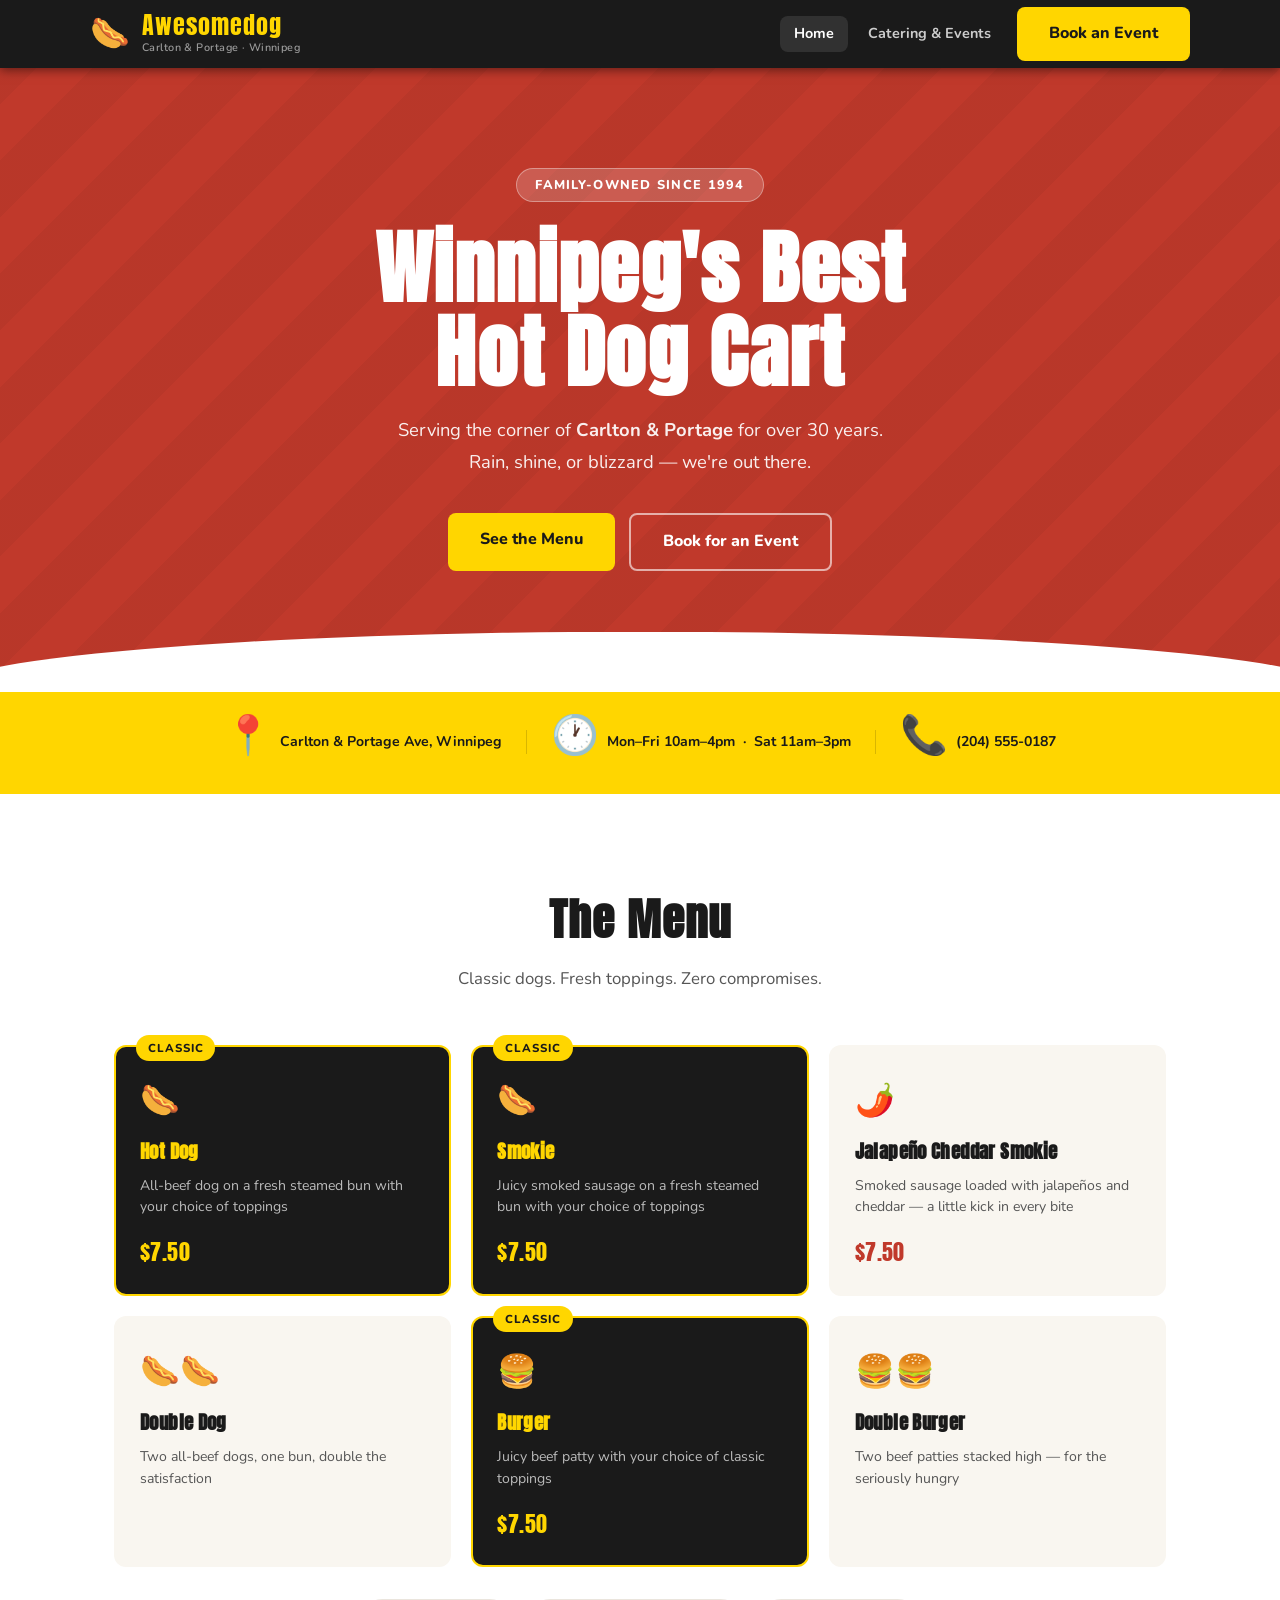
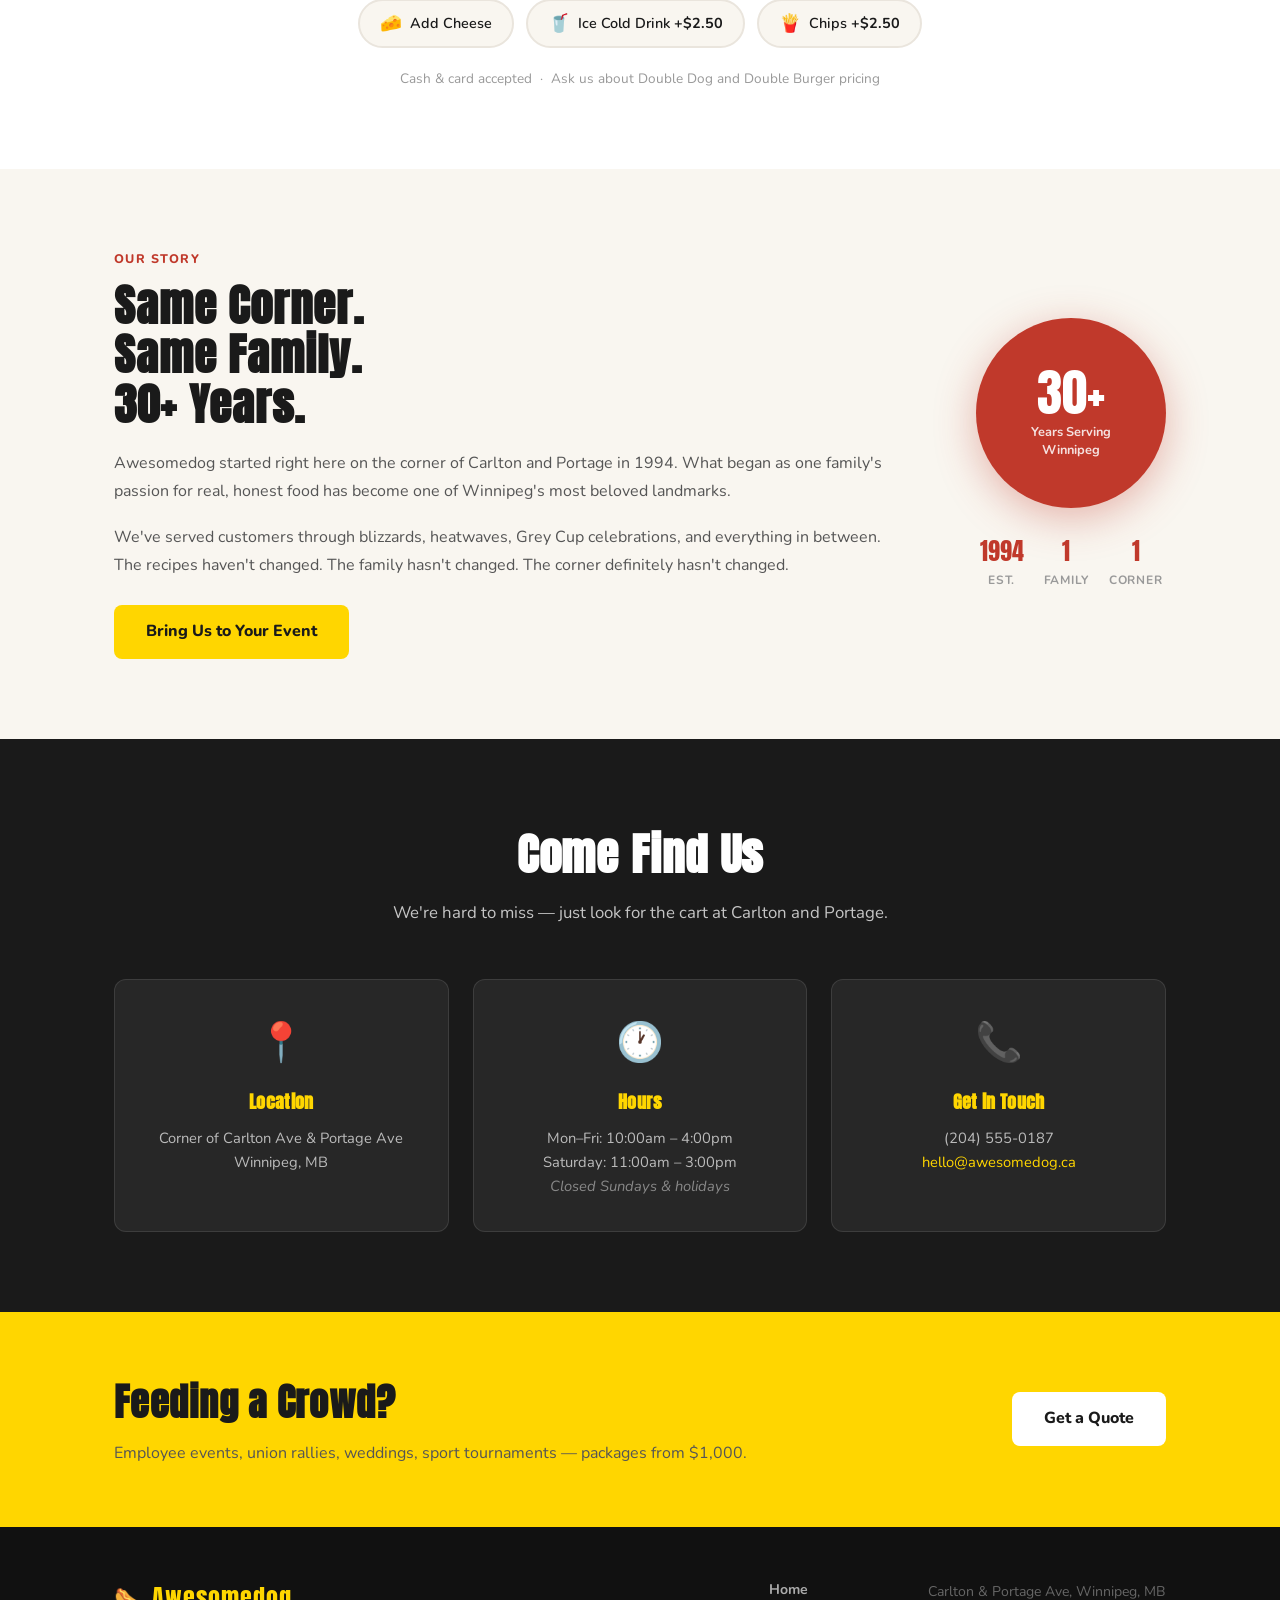
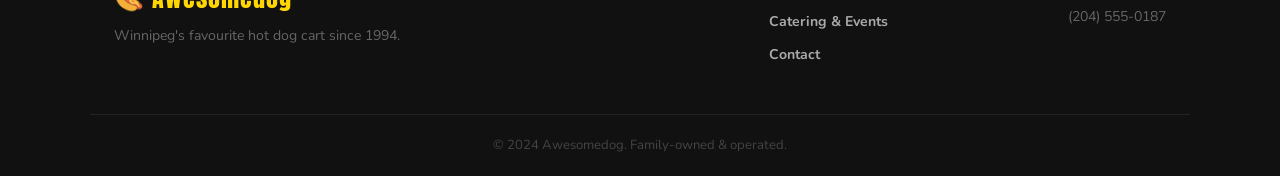
==== commit dcb15384: "Update menu with real items/prices and simplify booking form - Replace placeholder menu with actual " ====
--- a/index.html
+++ b/index.html
@@ -71,44 +71,62 @@
       </div>
       <div class="menu-grid">
         <div class="menu-card featured">
-          <div class="menu-card-label">Fan Favourite</div>
+          <div class="menu-card-label">Classic</div>
           <div class="menu-emoji">🌭</div>
-          <h3>The Classic</h3>
-          <p>All-beef dog, steamed bun, mustard, ketchup, relish, diced onion</p>
-          <span class="menu-price">$5</span>
-        </div>
-        <div class="menu-card">
-          <div class="menu-emoji">🧅</div>
-          <h3>The Loaded</h3>
-          <p>All-beef dog, sauerkraut, grilled onions, spicy brown mustard, sport peppers</p>
-          <span class="menu-price">$6.50</span>
-        </div>
-        <div class="menu-card">
-          <div class="menu-emoji">🧀</div>
-          <h3>The Cheesy</h3>
-          <p>All-beef dog, nacho cheese sauce, jalapeños, crispy fried onions</p>
-          <span class="menu-price">$6.50</span>
-        </div>
-        <div class="menu-card">
-          <div class="menu-emoji">🥓</div>
-          <h3>The Prairie</h3>
-          <p>All-beef dog, peameal bacon, cheddar, BBQ sauce, pickled red onion</p>
-          <span class="menu-price">$7</span>
+          <h3>Hot Dog</h3>
+          <p>All-beef dog on a fresh steamed bun with your choice of toppings</p>
+          <span class="menu-price">$7.50</span>
+        </div>
+        <div class="menu-card featured">
+          <div class="menu-card-label">Classic</div>
+          <div class="menu-emoji">🌭</div>
+          <h3>Smokie</h3>
+          <p>Juicy smoked sausage on a fresh steamed bun with your choice of toppings</p>
+          <span class="menu-price">$7.50</span>
         </div>
         <div class="menu-card">
           <div class="menu-emoji">🌶️</div>
-          <h3>The Winnipeg Special</h3>
-          <p>All-beef dog, coleslaw, hot sauce, diced cucumber, our house spice blend</p>
-          <span class="menu-price">$7</span>
-        </div>
-        <div class="menu-card build">
-          <div class="menu-emoji">✏️</div>
-          <h3>Build Your Own</h3>
-          <p>Start with an all-beef dog and pick your toppings from our full spread</p>
-          <span class="menu-price">From $5</span>
-        </div>
-      </div>
-      <p class="menu-note">All dogs on a fresh steamed bun &nbsp;·&nbsp; Drinks &amp; chips available &nbsp;·&nbsp; Cash &amp; card accepted</p>
+          <h3>Jalapeño Cheddar Smokie</h3>
+          <p>Smoked sausage loaded with jalapeños and cheddar — a little kick in every bite</p>
+          <span class="menu-price">$7.50</span>
+        </div>
+        <div class="menu-card">
+          <div class="menu-emoji">🌭🌭</div>
+          <h3>Double Dog</h3>
+          <p>Two all-beef dogs, one bun, double the satisfaction</p>
+          <span class="menu-price"></span>
+        </div>
+        <div class="menu-card featured">
+          <div class="menu-card-label">Classic</div>
+          <div class="menu-emoji">🍔</div>
+          <h3>Burger</h3>
+          <p>Juicy beef patty with your choice of classic toppings</p>
+          <span class="menu-price">$7.50</span>
+        </div>
+        <div class="menu-card">
+          <div class="menu-emoji">🍔🍔</div>
+          <h3>Double Burger</h3>
+          <p>Two beef patties stacked high — for the seriously hungry</p>
+          <span class="menu-price"></span>
+        </div>
+      </div>
+
+      <div class="menu-addons">
+        <div class="addon-item">
+          <span class="addon-icon">🧀</span>
+          <span>Add Cheese</span>
+        </div>
+        <div class="addon-item">
+          <span class="addon-icon">🥤</span>
+          <span>Ice Cold Drink <strong>+$2.50</strong></span>
+        </div>
+        <div class="addon-item">
+          <span class="addon-icon">🍟</span>
+          <span>Chips <strong>+$2.50</strong></span>
+        </div>
+      </div>
+
+      <p class="menu-note">Cash &amp; card accepted &nbsp;·&nbsp; Ask us about Double Dog and Double Burger pricing</p>
     </div>
   </section>
 
--- a/style.css
+++ b/style.css
@@ -480,6 +480,31 @@
   color: var(--yellow);
 }
 
+.menu-addons {
+  display: flex;
+  justify-content: center;
+  flex-wrap: wrap;
+  gap: 12px;
+  margin: 28px 0 20px;
+}
+
+.addon-item {
+  display: flex;
+  align-items: center;
+  gap: 8px;
+  background: var(--light);
+  border: 2px solid #EAE5DD;
+  border-radius: 100px;
+  padding: 8px 20px;
+  font-size: 0.9rem;
+  font-weight: 600;
+  color: var(--dark);
+}
+
+.addon-icon {
+  font-size: 1.1rem;
+}
+
 .menu-note {
   text-align: center;
   font-size: 0.85rem;
@@ -744,6 +769,9 @@
 .booking-form {
   max-width: 780px;
   margin: 0 auto;
+  display: flex;
+  flex-direction: column;
+  gap: 0;
 }
 
 fieldset {
@@ -773,7 +801,7 @@
   display: flex;
   flex-direction: column;
   gap: 6px;
-  margin-top: 18px;
+  margin-top: 20px;
 }
 
 .form-group.full-width {
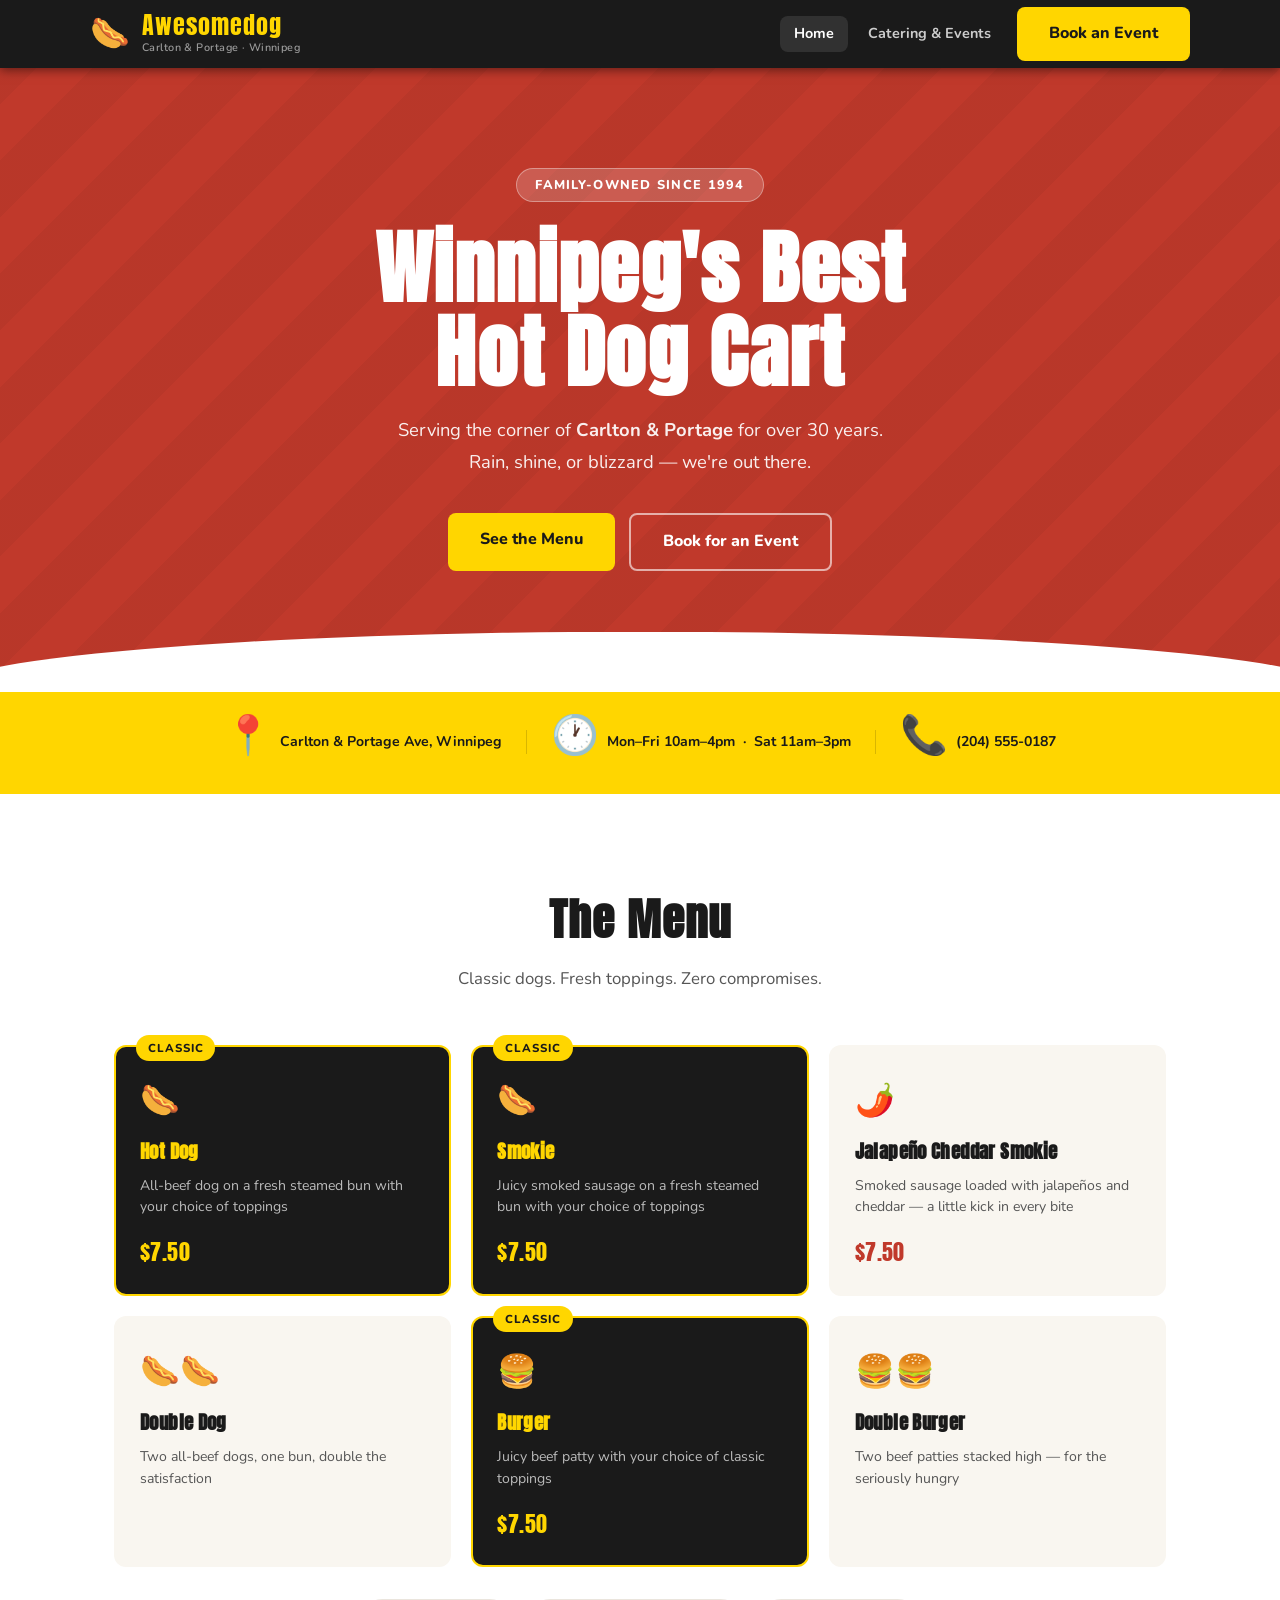
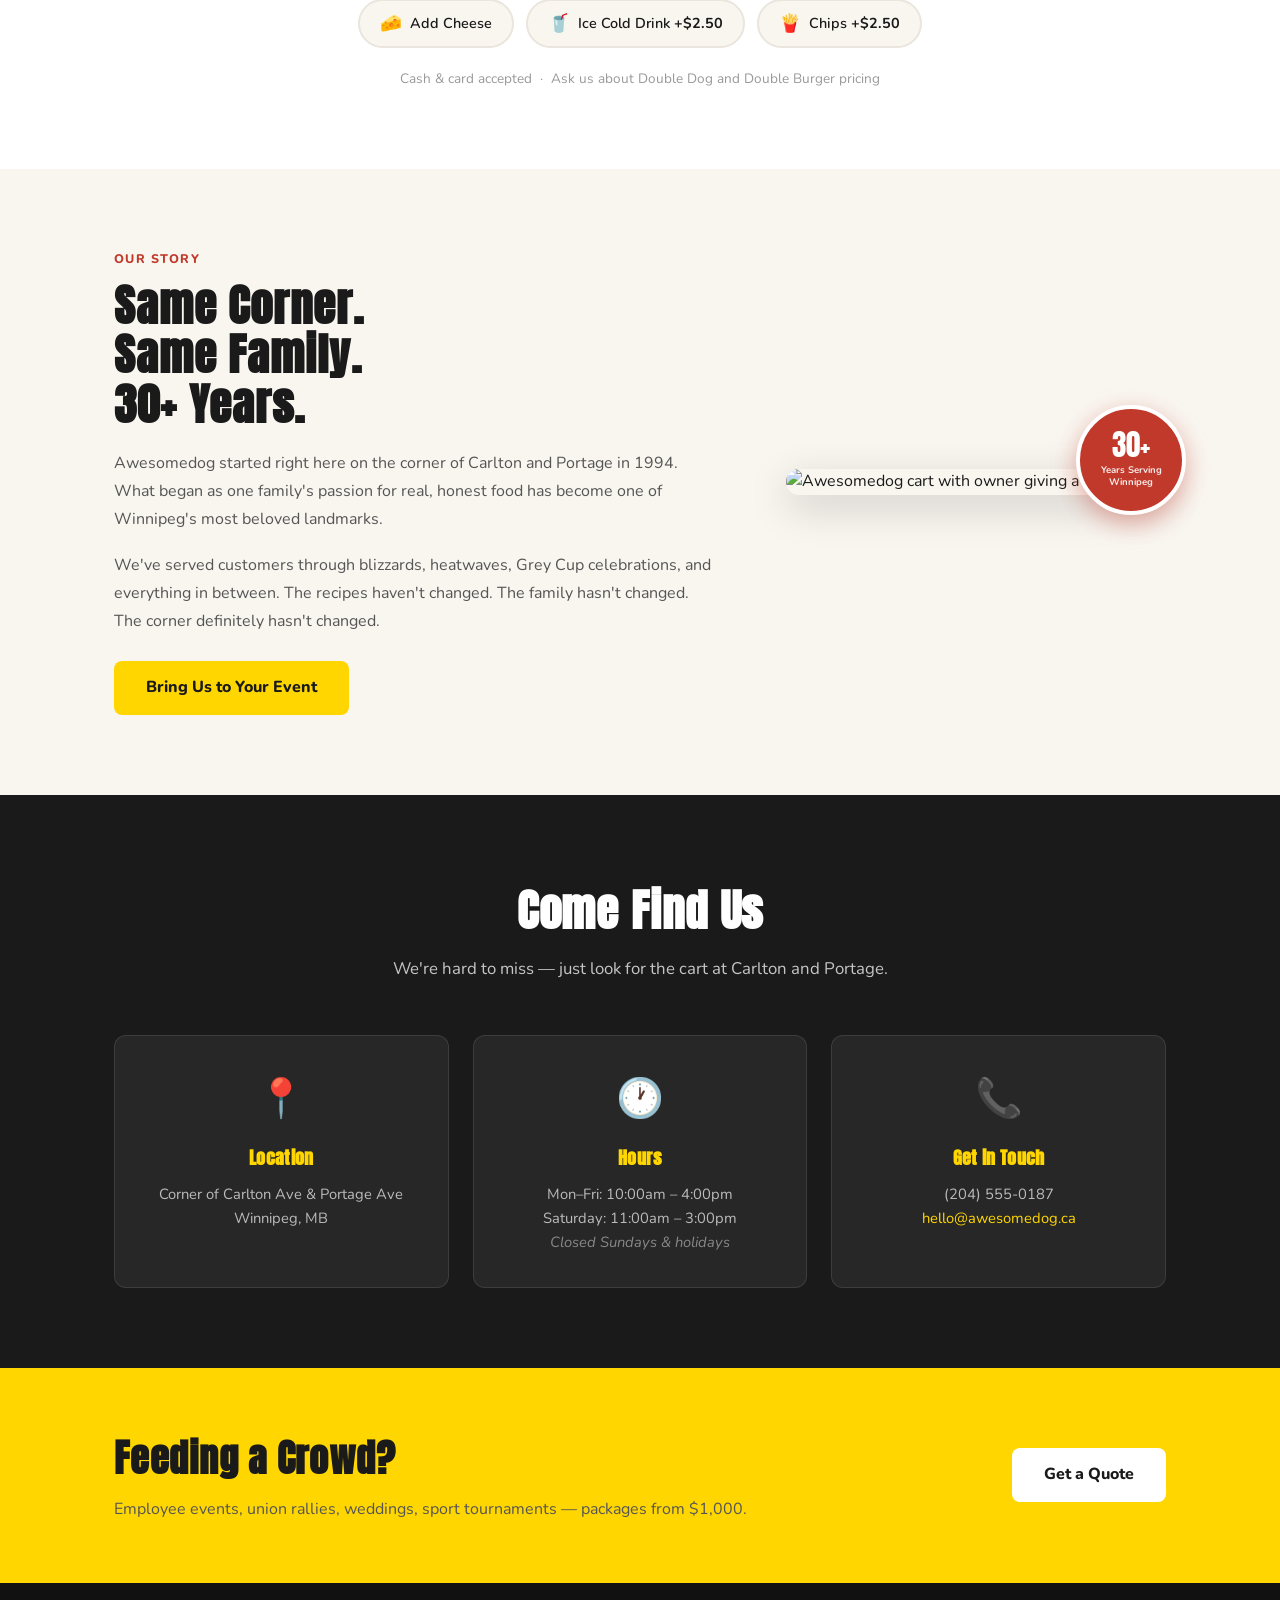
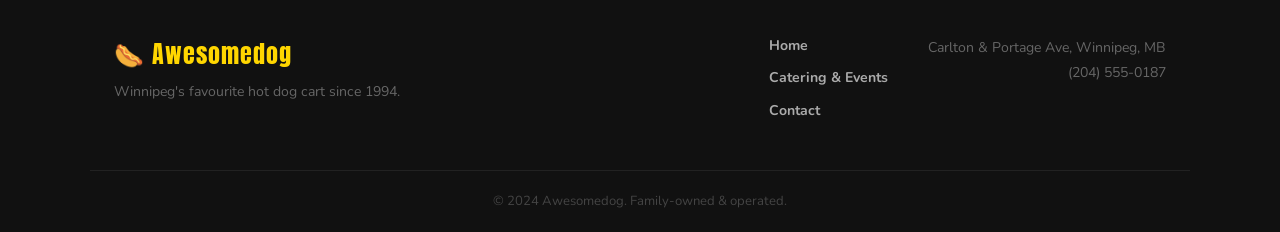
==== commit 217076d6: "Add real cart photo to story section - Add cart.png (photo of the Awesomedog cart with owner) - Repl" ====
--- a/index.html
+++ b/index.html
@@ -141,22 +141,11 @@
         <a href="catering.html" class="btn">Bring Us to Your Event</a>
       </div>
       <div class="story-visual">
-        <div class="years-badge">
-          <span class="years-number">30+</span>
-          <span class="years-label">Years Serving<br>Winnipeg</span>
-        </div>
-        <div class="story-stats">
-          <div class="stat">
-            <span class="stat-num">1994</span>
-            <span class="stat-label">Est.</span>
-          </div>
-          <div class="stat">
-            <span class="stat-num">1</span>
-            <span class="stat-label">Family</span>
-          </div>
-          <div class="stat">
-            <span class="stat-num">1</span>
-            <span class="stat-label">Corner</span>
+        <div class="story-photo-wrap">
+          <img src="cart.png" alt="Awesomedog cart with owner giving a thumbs up" class="story-photo" />
+          <div class="story-photo-badge">
+            <span class="years-number">30+</span>
+            <span class="years-label">Years Serving<br>Winnipeg</span>
           </div>
         </div>
       </div>
--- a/style.css
+++ b/style.css
@@ -549,15 +549,28 @@
 
 .story-visual {
   flex-shrink: 0;
-  display: flex;
-  flex-direction: column;
-  align-items: center;
-  gap: 24px;
-}
-
-.years-badge {
-  width: 190px;
-  height: 190px;
+}
+
+.story-photo-wrap {
+  position: relative;
+  width: 380px;
+  max-width: 100%;
+}
+
+.story-photo {
+  width: 100%;
+  border-radius: 16px;
+  display: block;
+  box-shadow: 0 12px 40px rgba(0,0,0,0.18);
+  object-fit: cover;
+}
+
+.story-photo-badge {
+  position: absolute;
+  bottom: -20px;
+  right: -20px;
+  width: 110px;
+  height: 110px;
   background: var(--red);
   border-radius: 50%;
   display: flex;
@@ -566,46 +579,22 @@
   justify-content: center;
   color: var(--white);
   text-align: center;
-  box-shadow: 0 10px 40px rgba(192,57,43,0.35);
+  box-shadow: 0 8px 24px rgba(192,57,43,0.4);
+  border: 4px solid var(--white);
 }
 
 .years-number {
   font-family: 'Anton', sans-serif;
-  font-size: 3.2rem;
+  font-size: 1.8rem;
   line-height: 1;
 }
 
 .years-label {
-  font-size: 0.8rem;
+  font-size: 0.6rem;
   font-weight: 700;
-  opacity: 0.85;
-  margin-top: 6px;
-  line-height: 1.4;
-}
-
-.story-stats {
-  display: flex;
-  gap: 20px;
-}
-
-.stat {
-  text-align: center;
-}
-
-.stat-num {
-  display: block;
-  font-family: 'Anton', sans-serif;
-  font-size: 1.5rem;
-  color: var(--red);
-}
-
-.stat-label {
-  display: block;
-  font-size: 0.75rem;
-  font-weight: 700;
-  color: #999;
-  text-transform: uppercase;
-  letter-spacing: 0.06em;
+  opacity: 0.9;
+  margin-top: 4px;
+  line-height: 1.3;
 }
 
 /* ---- Find Us ---- */
@@ -1010,13 +999,17 @@
 
   .story-inner {
     flex-direction: column;
-    gap: 40px;
+    gap: 52px;
     text-align: center;
   }
 
-  .story-visual {
+  .story-photo-wrap {
     width: 100%;
-    align-items: center;
+  }
+
+  .story-photo-badge {
+    right: 12px;
+    bottom: -16px;
   }
 
   .form-row {
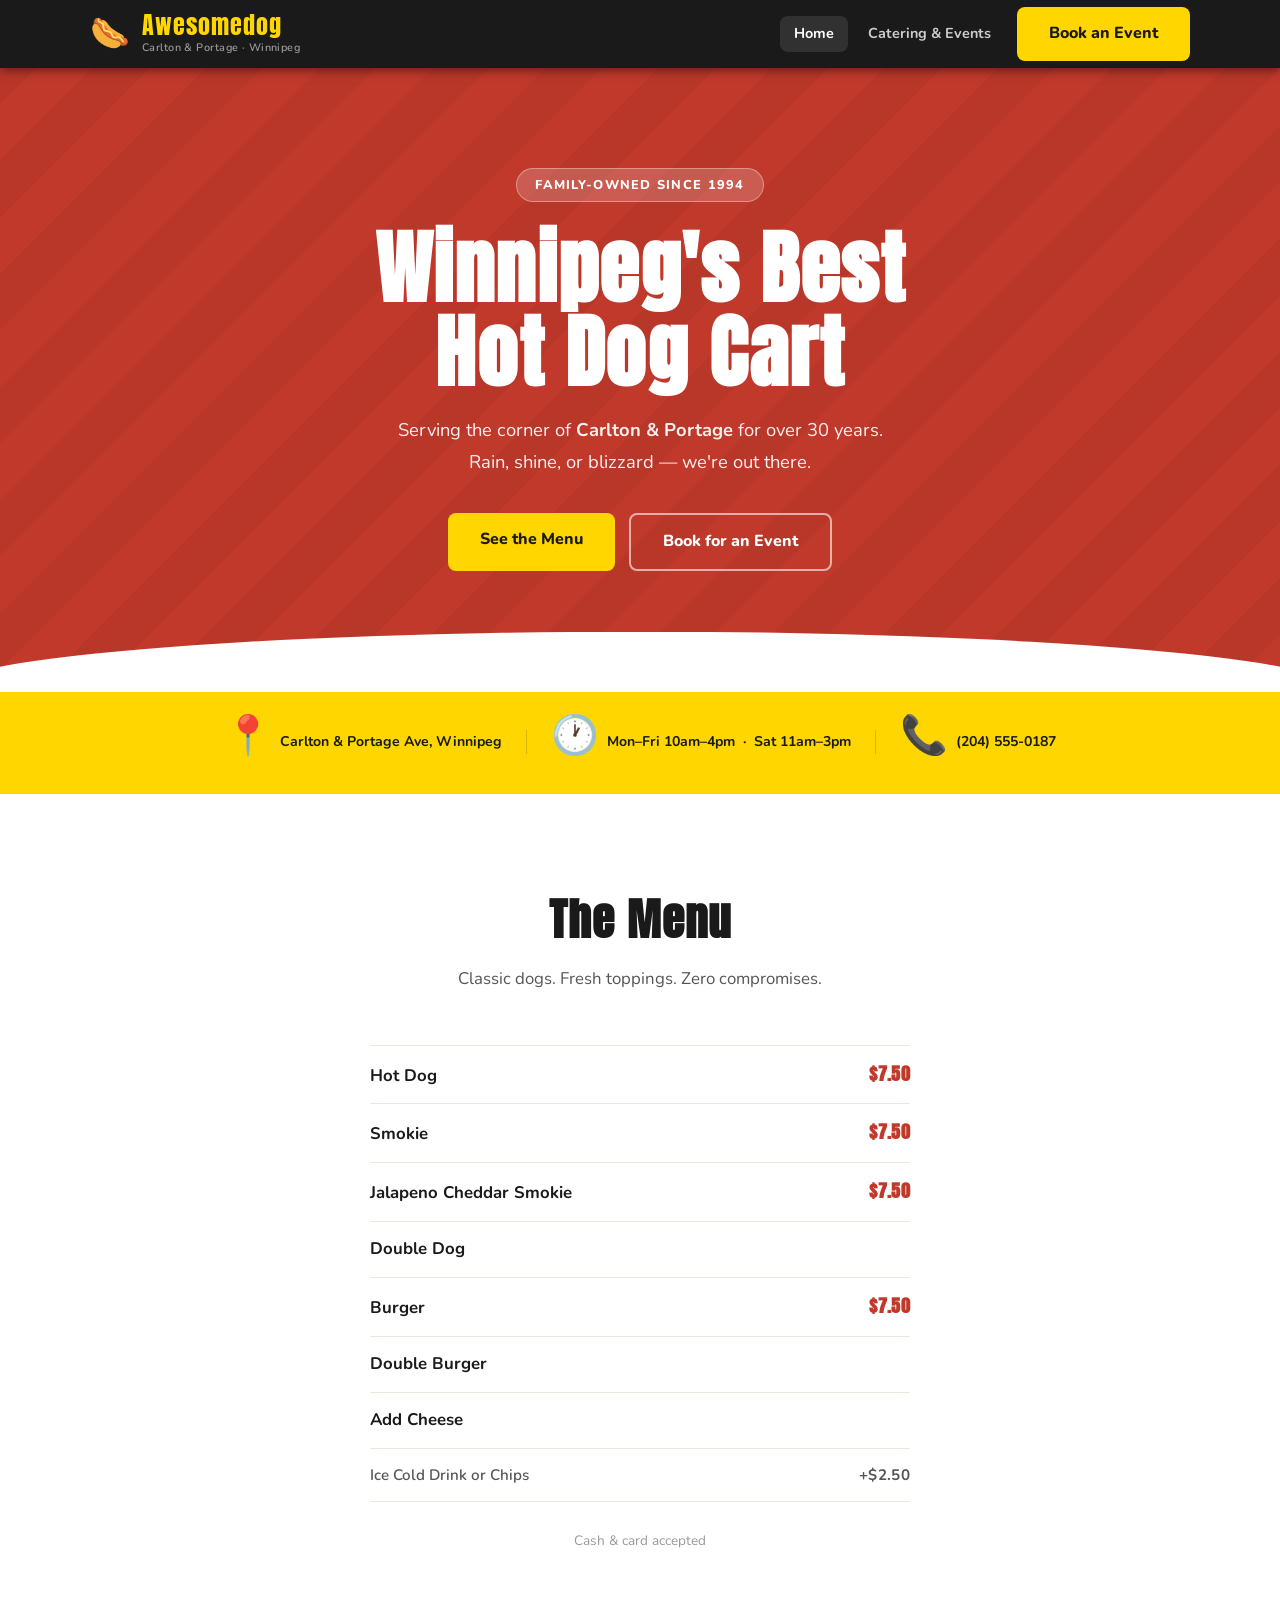
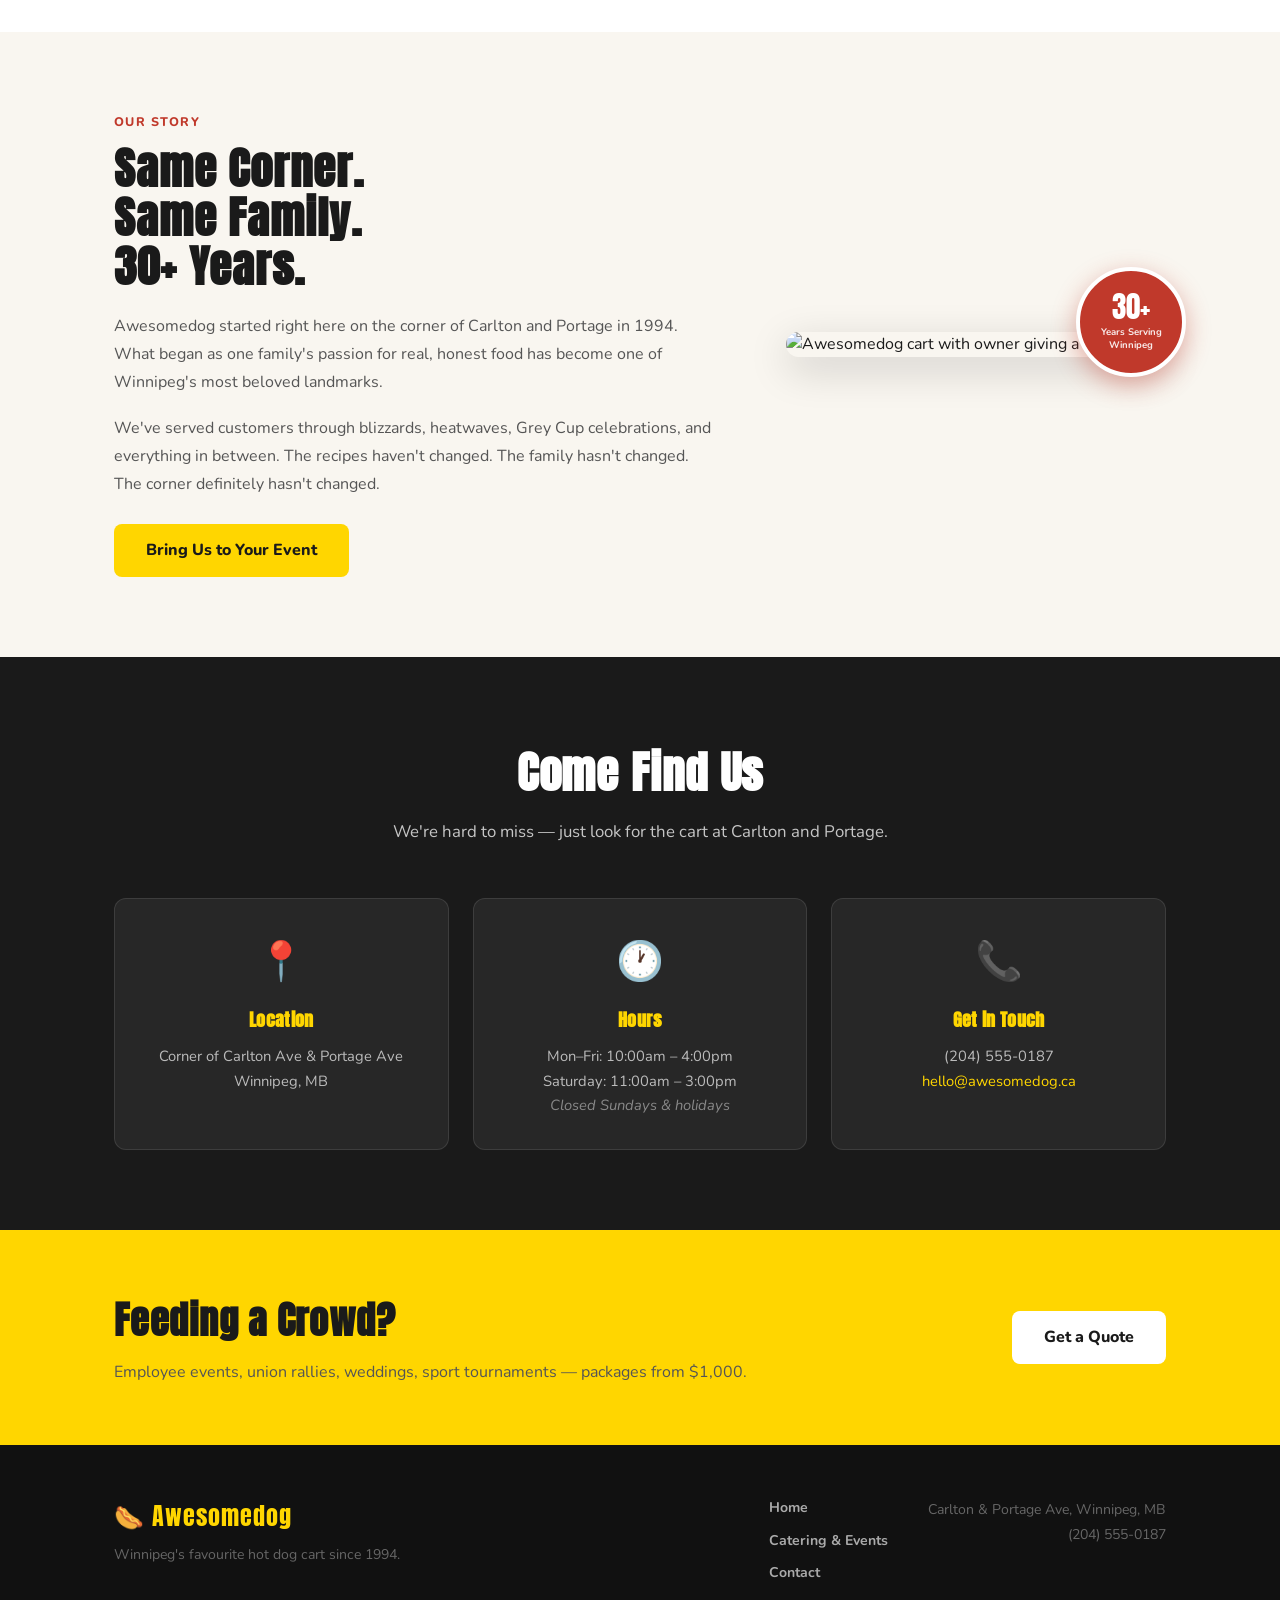
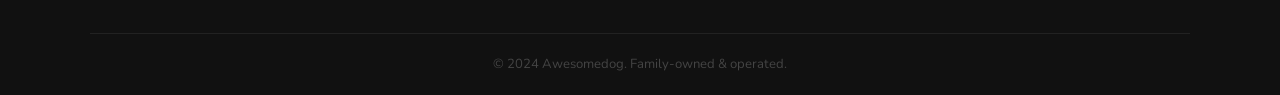
==== commit 373dbd67: "Simplify menu to plain text list, no descriptions or emojis Co-Authored-By: Claude Sonnet 4.6 <norep" ====
--- a/index.html
+++ b/index.html
@@ -69,64 +69,42 @@
         <h2>The Menu</h2>
         <p>Classic dogs. Fresh toppings. Zero compromises.</p>
       </div>
-      <div class="menu-grid">
-        <div class="menu-card featured">
-          <div class="menu-card-label">Classic</div>
-          <div class="menu-emoji">🌭</div>
-          <h3>Hot Dog</h3>
-          <p>All-beef dog on a fresh steamed bun with your choice of toppings</p>
-          <span class="menu-price">$7.50</span>
+      <div class="menu-list">
+        <div class="menu-row">
+          <span class="menu-item-name">Hot Dog</span>
+          <span class="menu-item-price">$7.50</span>
         </div>
-        <div class="menu-card featured">
-          <div class="menu-card-label">Classic</div>
-          <div class="menu-emoji">🌭</div>
-          <h3>Smokie</h3>
-          <p>Juicy smoked sausage on a fresh steamed bun with your choice of toppings</p>
-          <span class="menu-price">$7.50</span>
+        <div class="menu-row">
+          <span class="menu-item-name">Smokie</span>
+          <span class="menu-item-price">$7.50</span>
         </div>
-        <div class="menu-card">
-          <div class="menu-emoji">🌶️</div>
-          <h3>Jalapeño Cheddar Smokie</h3>
-          <p>Smoked sausage loaded with jalapeños and cheddar — a little kick in every bite</p>
-          <span class="menu-price">$7.50</span>
+        <div class="menu-row">
+          <span class="menu-item-name">Jalapeno Cheddar Smokie</span>
+          <span class="menu-item-price">$7.50</span>
         </div>
-        <div class="menu-card">
-          <div class="menu-emoji">🌭🌭</div>
-          <h3>Double Dog</h3>
-          <p>Two all-beef dogs, one bun, double the satisfaction</p>
-          <span class="menu-price"></span>
+        <div class="menu-row">
+          <span class="menu-item-name">Double Dog</span>
+          <span class="menu-item-price"></span>
         </div>
-        <div class="menu-card featured">
-          <div class="menu-card-label">Classic</div>
-          <div class="menu-emoji">🍔</div>
-          <h3>Burger</h3>
-          <p>Juicy beef patty with your choice of classic toppings</p>
-          <span class="menu-price">$7.50</span>
+        <div class="menu-row">
+          <span class="menu-item-name">Burger</span>
+          <span class="menu-item-price">$7.50</span>
         </div>
-        <div class="menu-card">
-          <div class="menu-emoji">🍔🍔</div>
-          <h3>Double Burger</h3>
-          <p>Two beef patties stacked high — for the seriously hungry</p>
-          <span class="menu-price"></span>
+        <div class="menu-row">
+          <span class="menu-item-name">Double Burger</span>
+          <span class="menu-item-price"></span>
+        </div>
+        <div class="menu-row">
+          <span class="menu-item-name">Add Cheese</span>
+          <span class="menu-item-price"></span>
+        </div>
+        <div class="menu-row addon-row">
+          <span class="menu-item-name">Ice Cold Drink or Chips</span>
+          <span class="menu-item-price">+$2.50</span>
         </div>
       </div>
 
-      <div class="menu-addons">
-        <div class="addon-item">
-          <span class="addon-icon">🧀</span>
-          <span>Add Cheese</span>
-        </div>
-        <div class="addon-item">
-          <span class="addon-icon">🥤</span>
-          <span>Ice Cold Drink <strong>+$2.50</strong></span>
-        </div>
-        <div class="addon-item">
-          <span class="addon-icon">🍟</span>
-          <span>Chips <strong>+$2.50</strong></span>
-        </div>
-      </div>
-
-      <p class="menu-note">Cash &amp; card accepted &nbsp;·&nbsp; Ask us about Double Dog and Double Burger pricing</p>
+      <p class="menu-note">Cash &amp; card accepted</p>
     </div>
   </section>
 
--- a/style.css
+++ b/style.css
@@ -390,119 +390,46 @@
   background: var(--white);
 }
 
-.menu-grid {
-  display: grid;
-  grid-template-columns: repeat(auto-fit, minmax(280px, 1fr));
-  gap: 20px;
-  margin-bottom: 32px;
-}
-
-.menu-card {
-  background: var(--light);
-  border-radius: var(--radius);
-  padding: 28px 24px 24px;
-  display: flex;
-  flex-direction: column;
-  position: relative;
-  transition: transform 0.15s, box-shadow 0.15s;
-  border: 2px solid transparent;
-}
-
-.menu-card:hover {
-  transform: translateY(-3px);
-  box-shadow: var(--shadow-hover);
-  border-color: var(--yellow);
-}
-
-.menu-card.featured {
-  background: var(--dark);
-  color: var(--white);
-  border-color: var(--yellow);
-}
-
-.menu-card.featured p {
-  color: #bbb;
-}
-
-.menu-card.build {
-  border: 2.5px dashed #ddd;
-  background: var(--white);
-  align-items: center;
-  text-align: center;
-  justify-content: center;
-}
-
-.menu-card-label {
-  position: absolute;
-  top: -12px;
-  left: 20px;
-  background: var(--yellow);
+.menu-list {
+  max-width: 540px;
+  margin: 0 auto 28px;
+}
+
+.menu-row {
+  display: flex;
+  justify-content: space-between;
+  align-items: baseline;
+  gap: 16px;
+  padding: 14px 0;
+  border-bottom: 1px solid #EAE5DD;
+  font-size: 1.05rem;
+  font-weight: 700;
   color: var(--dark);
-  font-size: 0.72rem;
-  font-weight: 800;
-  letter-spacing: 0.08em;
-  text-transform: uppercase;
-  padding: 4px 12px;
-  border-radius: 100px;
-}
-
-.menu-emoji {
-  font-size: 2rem;
-  margin-bottom: 10px;
-}
-
-.menu-card h3 {
-  font-size: 1.2rem;
-  margin-bottom: 8px;
-}
-
-.menu-card.featured h3 {
-  color: var(--yellow);
-}
-
-.menu-card p {
-  font-size: 0.88rem;
+}
+
+.menu-row:first-child {
+  border-top: 1px solid #EAE5DD;
+}
+
+.menu-row.addon-row {
   color: var(--mid);
-  line-height: 1.55;
-  flex: 1;
-}
-
-.menu-price {
-  display: inline-block;
-  margin-top: 16px;
+  font-weight: 600;
+  font-size: 0.95rem;
+}
+
+.menu-item-price {
   font-family: 'Anton', sans-serif;
-  font-size: 1.4rem;
+  font-size: 1.1rem;
   color: var(--red);
+  white-space: nowrap;
   letter-spacing: 0.02em;
 }
 
-.menu-card.featured .menu-price {
-  color: var(--yellow);
-}
-
-.menu-addons {
-  display: flex;
-  justify-content: center;
-  flex-wrap: wrap;
-  gap: 12px;
-  margin: 28px 0 20px;
-}
-
-.addon-item {
-  display: flex;
-  align-items: center;
-  gap: 8px;
-  background: var(--light);
-  border: 2px solid #EAE5DD;
-  border-radius: 100px;
-  padding: 8px 20px;
-  font-size: 0.9rem;
-  font-weight: 600;
-  color: var(--dark);
-}
-
-.addon-icon {
-  font-size: 1.1rem;
+.menu-row.addon-row .menu-item-price {
+  color: var(--mid);
+  font-family: 'Nunito', sans-serif;
+  font-size: 0.95rem;
+  font-weight: 700;
 }
 
 .menu-note {
